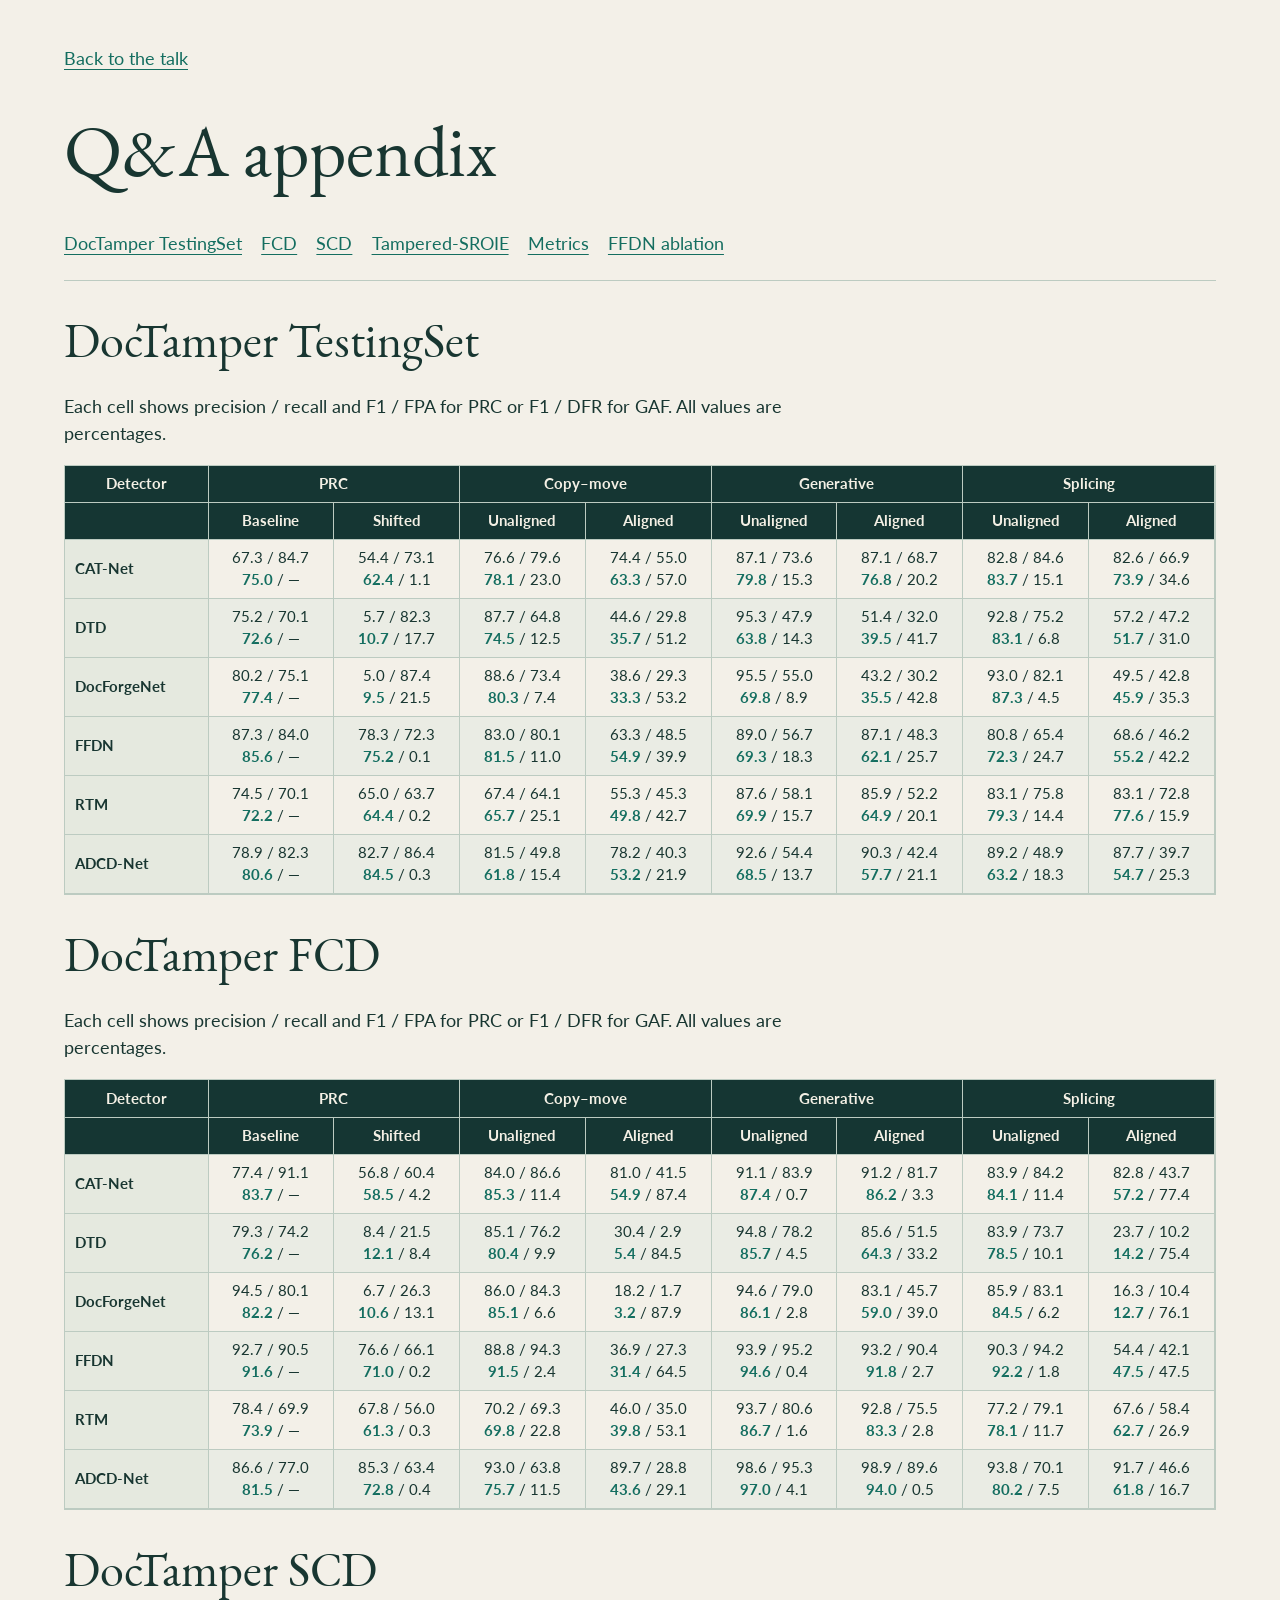
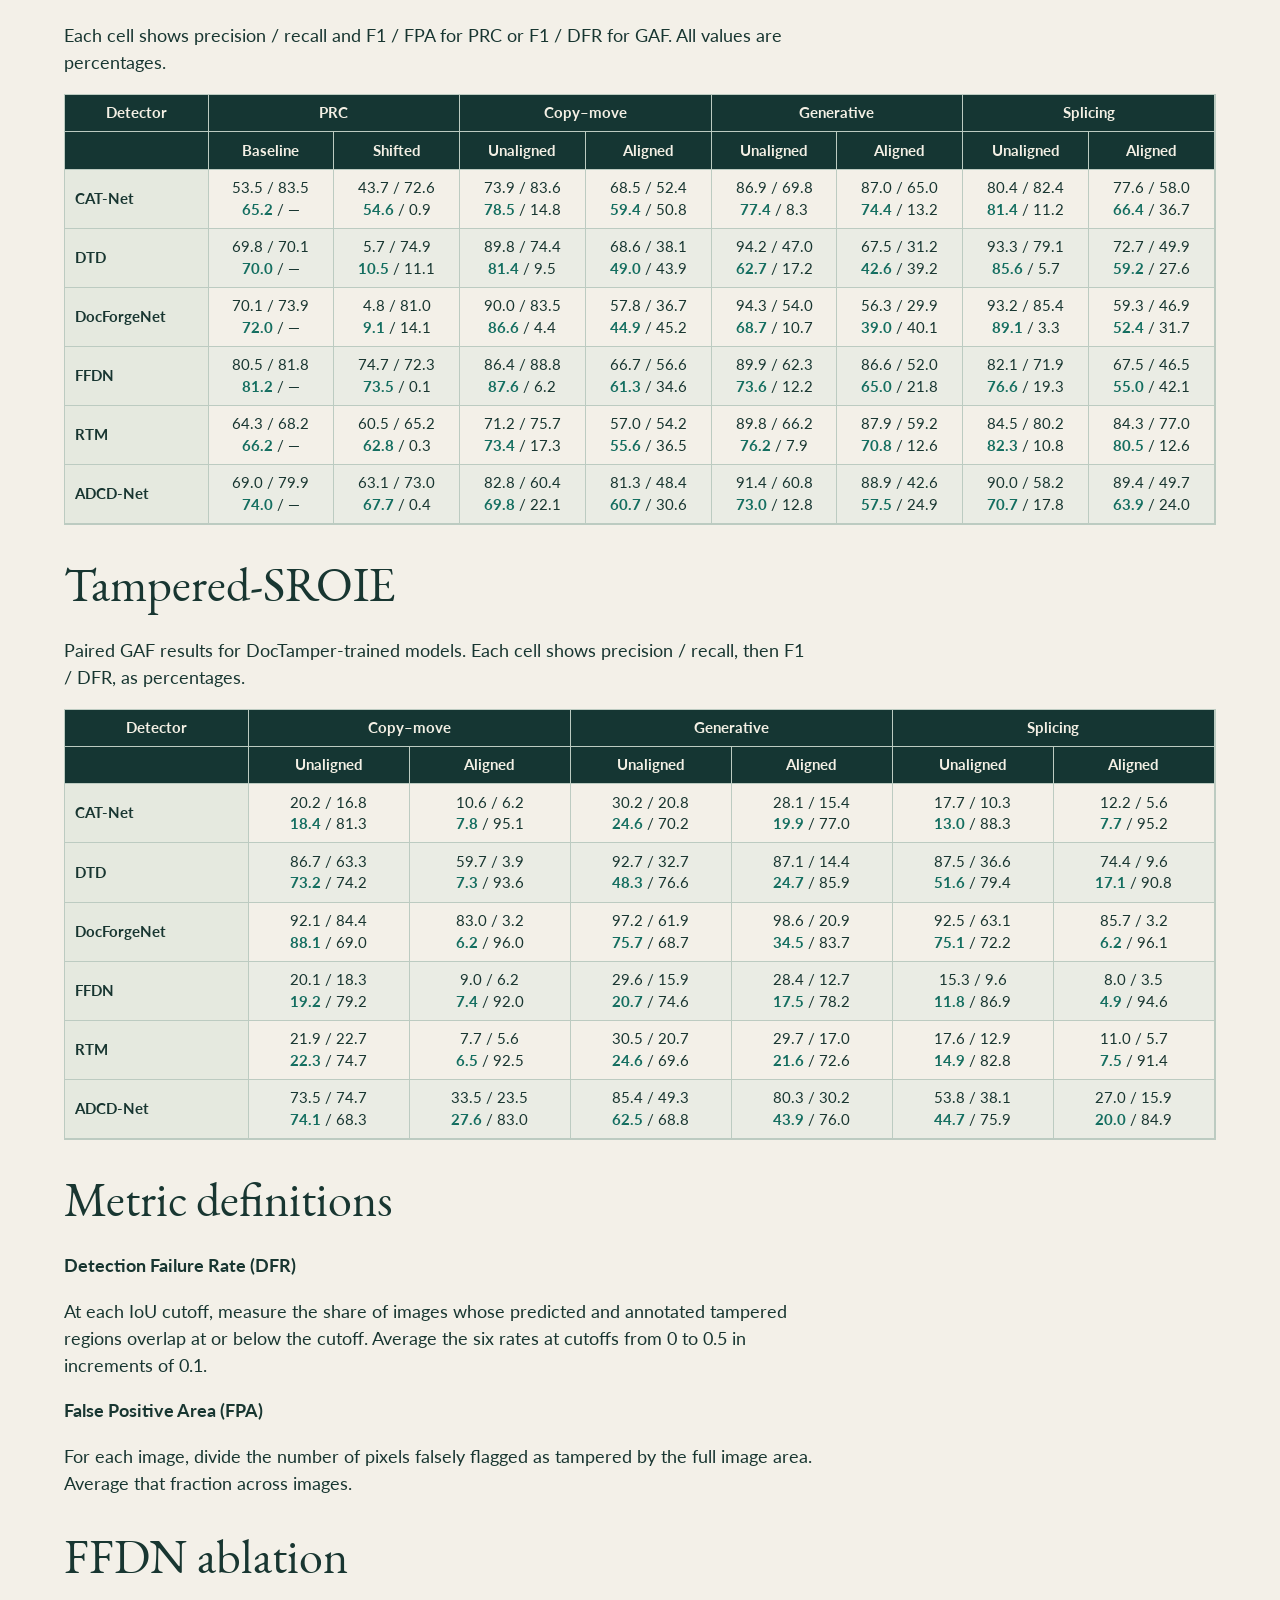
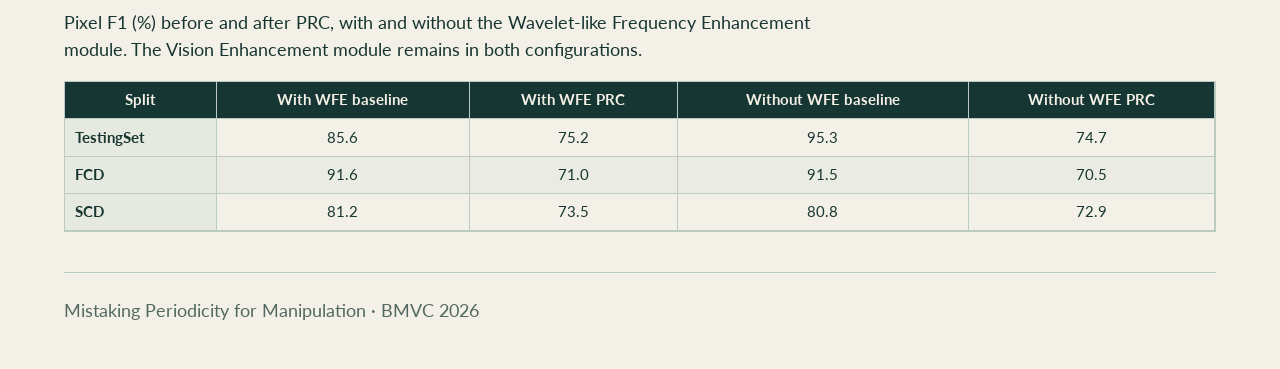
==== appendix.html @ 95aefd60 "Publish BMVC 2026 JPEG forensics presentation" ====
<!doctype html>
<html lang="en">
<head>
  <meta charset="utf-8">
  <meta name="viewport" content="width=device-width, initial-scale=1">
  <title>Q&amp;A appendix · BMVC 2026</title>
  <link rel="icon" href="data:,">
  <link rel="stylesheet" href="stage.css">
  <link rel="stylesheet" href="appendix.css">
</head>
<body class="appendix">
<main>
  <header>
    <a href="index.html#/thank-you/0">Back to the talk</a>
    <h1>Q&amp;A appendix</h1>
    <nav aria-label="Appendix sections">
      <a href="#testingset">DocTamper TestingSet</a>
      <a href="#fcd">FCD</a>
      <a href="#scd">SCD</a>
      <a href="#receipts">Tampered-SROIE</a>
      <a href="#metrics">Metrics</a>
      <a href="#wfe">FFDN ablation</a>
    </nav>
  </header>
  <div id="results-tables"></div>
  <section id="metrics">
    <h2>Metric definitions</h2>
    <h3>Detection Failure Rate (DFR)</h3>
    <p>At each IoU cutoff, measure the share of images whose predicted and annotated tampered regions overlap at or below the cutoff. Average the six rates at cutoffs from 0 to 0.5 in increments of 0.1.</p>
    <h3>False Positive Area (FPA)</h3>
    <p>For each image, divide the number of pixels falsely flagged as tampered by the full image area. Average that fraction across images.</p>
  </section>
  <section id="wfe">
    <h2>FFDN ablation</h2>
    <p>Pixel F1 (%) before and after PRC, with and without the Wavelet-like Frequency Enhancement module. The Vision Enhancement module remains in both configurations.</p>
    <div id="wfe-table"></div>
  </section>
  <footer>Mistaking Periodicity for Manipulation · BMVC 2026</footer>
</main>
<script src="results.js"></script>
<script src="appendix.js"></script>
</body>
</html>
---- stage.css ----
@font-face{font-family:ColloquiumSerif;src:url(assets/fonts/serif.ttf)}
@font-face{font-family:ColloquiumSerif;src:url(assets/fonts/serif-italic.ttf);font-style:italic}
@font-face{font-family:ColloquiumSans;src:url(assets/fonts/sans.ttf)}
@font-face{font-family:ColloquiumSans;src:url(assets/fonts/sans-bold.ttf);font-weight:700}

:root {
  --paper:#f3f0e8;
  --ink:#183631;
  --muted:#526961;
  --rule:#bccbc1;
  --dark:#153633;
  --light:#f4f0e5;
  --gold:#edbf91;
  --teal:#146e60;
  --rust:#a74427;
  --serif:ColloquiumSerif, Georgia, serif;
  --sans:ColloquiumSans, Arial, sans-serif;
  --toolbar-height:46px;
  color-scheme:light;
}
html,body{height:100%;background:var(--paper);color:var(--ink);font:16px var(--sans)}
body.reveal-viewport{background:var(--paper)}
.reveal{height:calc(100% - var(--toolbar-height));font-family:var(--sans);font-size:32px;color:var(--ink);text-align:left}
html.audience-clean .reveal{height:100%}
.reveal .slides{text-align:left}
.reveal .slides>section{height:900px;box-sizing:border-box;padding:66px 86px;line-height:1.2}
.reveal .slides>section:focus{outline:none}
.reveal h1,.reveal h2{color:inherit;font-family:var(--serif);font-weight:400;letter-spacing:-.033em;line-height:1.01;margin:0}
.reveal h2{font-size:76px}
.reveal h3{font-size:33px;font-weight:700;line-height:1.15;margin:0}
.reveal em{color:var(--teal);font-style:italic}
.reveal .dark{color:var(--light)}
.reveal .dark em{color:var(--gold)}
.reveal b,.reveal strong{font-weight:700}
.reveal .eyebrow{font-size:22px;color:var(--muted);margin:0 0 24px;font-weight:700}
.reveal .dark .eyebrow{color:#bfd1c8}
.reveal .gaf-accent{color:var(--teal)}
.reveal .prc-accent{color:var(--rust)}
.reveal .footnote{position:absolute;left:86px;bottom:61px;font-size:21px;color:var(--muted)}
.reveal figure{margin:0;min-width:0}
.reveal figure img{display:block;width:100%;margin:0}
.reveal figcaption{margin-top:13px;color:var(--muted);font-size:22px}
.reveal .dark figcaption{color:#bfd1c8}
.reveal .slide-folio{position:absolute;bottom:30px;right:42px;font:21px var(--sans);font-variant-numeric:tabular-nums;color:var(--muted)}
.reveal .dark .slide-folio{color:#aac1b6}
.reveal .fragment{transition:opacity .33s ease,transform .4s ease}
.reveal .fragment-marker{position:absolute;width:0;height:0}

.cover-copy{position:absolute;left:86px;top:78px;width:870px;z-index:1}
.reveal .cover h1{font-size:115px;line-height:.91;margin:38px 0 37px}
.reveal .subtitle{font-size:35px;color:#dee9df;margin:0 0 52px;line-height:1.18}
.credit{width:795px;border-top:1px solid #69837a;padding-top:21px;font-size:23px;line-height:1.45;color:#e6eae0}
.credit small{display:block;font-size:18px;color:#c1d1c8;margin-top:13px}
.intro-receipt {
  position:absolute;
  top:132px;
  right:86px;
  width:525px;
}
.receipt-viewport {
  aspect-ratio:1;
  overflow:hidden;
  background:#d0cec5;
}
.receipt-registration {
  position:relative;
  transform-origin:100% 56%;
  transition:transform .7s cubic-bezier(.22,.75,.2,1);
}
.receipt-outline {
  position:absolute;
  inset:0;
  height:100%;
  pointer-events:none;
}
.motivation-copy {
  position:absolute;
  top:198px;
  left:86px;
  width:565px;
}
.motivation-copy h2 { font-size:85px; }
.motivation-copy p:not(.eyebrow) {
  margin-top:40px;
  max-width:475px;
  font-size:37px;
  line-height:1.3;
}
#motivation .intro-receipt { top:95px; width:665px; }
#motivation[data-step="1"] .receipt-registration { transform:scale(1.55); }
#motivation[data-step="1"] .receipt-input-label { display:none; }
#motivation[data-step="0"] .receipt-annotation { display:none; }

#current-detectors h2 { font-size:76px; }
.detector-context { margin-top:23px; font-size:28px; color:var(--muted); }
.detector-comparison {
  display:grid;
  grid-template-columns:repeat(4,minmax(0,1fr));
  gap:27px;
  align-items:start;
  margin-top:38px;
}
.detector-comparison figcaption { margin:0 0 15px; font-size:27px; font-weight:700; color:var(--ink); }
.detector-comparison img { aspect-ratio:1; object-fit:contain; }
.published-mask-key { display:flex; align-items:center; gap:10px; margin:20px 0 0; font-size:23px; color:var(--muted); }
.published-mask-key span { display:inline-block; width:16px; height:16px; border-radius:2px; }
.published-tampered { background:#b67a78; }
.published-pristine { background:#635d9d; margin-left:17px; }
.detector-question { margin-top:36px; font-size:38px; color:var(--teal); }
.scope-document { aspect-ratio:1; }
.scope-document img { height:100%; object-fit:contain; }
.jpeg-scope-layout { display:grid; grid-template-columns:490px 1fr; gap:80px; margin-top:64px; align-items:start; }
.jpeg-scope-layout figcaption { font-size:22px; }
.jpeg-scope-copy { padding-top:9px; }
.jpeg-scope-copy h3 { font-size:34px; }
.jpeg-scope-copy > p { margin-top:18px; font-size:29px; line-height:1.4; color:var(--muted); }
.jpeg-scope-features { margin-top:47px; padding-top:29px; border-top:1px solid var(--rule); }
.jpeg-scope-features h3 { font-size:29px; }
.jpeg-scope-features dl { display:flex; gap:60px; margin-top:28px; }
.jpeg-scope-features dt { font-size:43px; color:var(--teal); font-weight:700; }
.jpeg-scope-features dd { margin:8px 0 0; font-size:26px; color:var(--muted); }
.jpeg-scope-study { margin-top:30px; font-size:25px; }

.gaf-opening-layout {
  display:grid;
  grid-template-columns:minmax(0,1fr) minmax(0,1fr) 252px;
  gap:34px;
  margin-top:34px;
  align-items:start;
}
.gaf-opening-layout figcaption {
  margin:0 0 14px;
  font-size:27px;
  font-weight:700;
  color:var(--ink);
}
.gaf-opening-layout figure img { aspect-ratio:1; }
.gaf-opening-prediction { position:relative; }
.gaf-missed-outline {
  position:absolute;
  left:5.8%;
  top:76.1%;
  width:29.2%;
  height:8%;
  box-sizing:border-box;
  border:3px dashed #963a2a;
  pointer-events:none;
}
.gaf-opening-key {
  display:flex;
  align-items:center;
  gap:9px;
  margin-top:13px;
  color:var(--muted);
  font-size:23px;
}
.gaf-opening-dot {
  display:inline-block;
  width:13px;
  height:13px;
  flex:none;
  border-radius:2px;
}
.gaf-opening-dot.aligned { background:#ac4539; }
.gaf-opening-dot.standard { margin-left:12px; background:#413b9c; }
.gaf-opening-dot.predicted { background:#31852c; }
.gaf-opening-observations {
  margin-top:165px;
  padding-left:25px;
  border-left:1px solid var(--rule);
}
.gaf-opening-observations p + p { margin-top:31px; }
.gaf-opening-observations strong { display:block; font-size:33px; }
.gaf-opening-observations span { display:block; margin-top:7px; color:var(--muted); font-size:23px; }

#forgery-types h2 { font-size:72px; }
.forgery-cases {
  display:grid;
  grid-template-columns:repeat(3,1fr);
  gap:42px;
  margin-top:66px;
}
.forgery-case {
  border-top:2px solid var(--rule);
  padding-top:24px;
}
.forgery-case h3 { font:46px/1.1 var(--serif); }
.forgery-case > p {
  margin:12px 0 0;
  font-size:26px;
  color:var(--muted);
}
.forgery-scene {
  position:relative;
  height:438px;
  margin-top:18px;
  font-family:"Courier New",monospace;
}
.sample-page {
  position:absolute;
  top:133px;
  left:12px;
  width:332px;
  padding:21px 21px 24px;
  box-sizing:border-box;
  background:#faf8ef;
  border:1px solid #aabcb1;
  box-shadow:5px 6px 0 #dfe6da;
}
.sample-page p {
  display:flex;
  justify-content:space-between;
  align-items:center;
  min-height:52px;
  font-size:24px;
  line-height:1;
}
.sample-page .sample-heading {
  border-bottom:1px dashed #95a59a;
  margin-bottom:9px;
  color:var(--muted);
  font-size:22px;
}
.sample-page .sample-total {
  margin-top:9px;
  padding-top:14px;
  border-top:1px dashed #95a59a;
  font-weight:700;
}
.sample-source {
  padding:3px 6px;
  border:2px dashed var(--teal);
  color:var(--teal);
  line-height:1.05;
}
.sample-target {
  display:inline-flex;
  align-items:center;
  gap:9px;
  border:2px solid var(--teal);
  background:#e5eee3;
  padding:5px;
  white-space:nowrap;
}
.sample-target del { font-size:19px; color:var(--muted); }
.alternate-source {
  position:absolute;
  top:18px;
  right:16px;
  width:207px;
  height:121px;
  box-sizing:border-box;
  padding:13px 17px;
  border:1px solid #9aaca0;
  background:#e5ebe2;
  color:var(--ink);
  z-index:1;
  font-size:21px;
}
.alternate-source b { display:table; margin:11px 0 0 auto; font-size:27px; }
.donor-page { transform:rotate(3deg); box-shadow:4px 5px 0 #d3ded4; }
.render-tile { border-color:#baa993; background:#ece5d7; font-family:var(--sans); }
.render-tile b { font-family:var(--serif); }
.transfer-arrow {
  position:absolute;
  right:55px;
  top:95px;
  width:39px;
  height:259px;
  box-sizing:border-box;
  border-right:3px solid var(--teal);
  border-bottom:3px solid var(--teal);
  border-bottom-right-radius:16px;
}
.transfer-arrow::after {
  content:"";
  position:absolute;
  left:-1px;
  bottom:-7px;
  width:11px;
  height:11px;
  box-sizing:border-box;
  border-left:3px solid var(--teal);
  border-bottom:3px solid var(--teal);
  transform:rotate(45deg);
}
.same-arrow {
  top:236px;
  right:57px;
  height:118px;
  width:41px;
  border-top:3px solid var(--teal);
  border-top-right-radius:16px;
}

#prediction h2 { font-size:85px; }
.opening-pair, .prc-reprise {
  display:grid;
  grid-template-columns:repeat(2,1fr);
  gap:46px;
  width:1030px;
  margin:56px auto 0;
}
.opening-pair img, .prc-reprise img { aspect-ratio:1; }
.mask-crossfade { position:relative; }
.mask-crossfade img+img { position:absolute; inset:0; }
.reveal .mask-crossfade img.fragment { transition:opacity .7s ease; }
.comparison-note {
  width:1030px;
  margin:26px auto 0;
  font-size:24px;
  color:#c1d6cb;
}

#gaf-results h2, #prc-results h2 { font-size:77px; }
.named-evidence {
  display:grid;
  grid-template-columns:660px 1fr;
  gap:70px;
  margin-top:53px;
  align-items:start;
}
.registered-evidence {
  position:relative;
  isolation:isolate;
}
.registered-evidence > img:first-child { aspect-ratio:1.225; }
.reveal .registered-evidence .evidence-layer {
  position:absolute;
  inset:0;
  width:100%;
  height:100%;
  pointer-events:none;
}
.registered-evidence span.evidence-layer { mask-size:100% 100%; mask-repeat:no-repeat; }
.gaf-existing { mask-image:url(assets/gaf-cositas-original-outline.png); background:#e9ceb1; }
.gaf-aligned { mask-image:url(assets/gaf-cositas-aligned-outline.png); background:#63f8c3; }
.prc-truth { mask-image:url(assets/prc-docforge-truth-outline.png); background:#63f8c3; z-index:1; }
.prc-true-positive { mask-image:url(assets/prc-docforge-true-positive.png); background:#37b28aba; }
.prc-false-positive { mask-image:url(assets/prc-docforge-false-positive.png); background:#e56a2670; }
.overlay-key {
  list-style:none;
  display:grid;
  gap:12px;
  margin:9px 0 20px;
  padding:0;
  color:var(--muted);
  font-size:26px;
}
.overlay-key li { display:flex; gap:14px; align-items:center; }
.key-outline, .key-fill {
  display:inline-block;
  width:26px;
  height:18px;
  box-sizing:border-box;
  flex:none;
  border:2px solid #148060;
}
.key-outline.existing { border-color:#9a6c37; }
.key-fill { border:0; background:#16806080; }
.key-fill.false-positive { background:#e57b439c; }
.inline-finding { margin:18px 0; font-size:29px; }
.aggregate {
  margin-top:31px;
  padding-top:25px;
  border-top:1px solid var(--rule);
}
.aggregate h3 { font-size:25px; color:var(--muted); }
.aggregate p:last-child { font-size:25px; line-height:1.25; max-width:525px; }
.aggregate .metric-figures {
  margin:18px 0 11px;
  color:var(--ink);
  font-size:72px;
  font-variant-numeric:tabular-nums;
  letter-spacing:-.04em;
  white-space:nowrap;
}
.metric-figures span { font-size:32px; letter-spacing:0; }
.metric-figures strong { color:var(--teal); }
.prc-aggregate .metric-figures strong { color:var(--rust); }
#prc-results .prc-named {
  margin-top:53px;
}
.prc-named .registered-evidence > img:first-child { aspect-ratio:auto; }

.single-score h2 { font-size:72px; }
.score-board { margin-top:44px; }
.score-row {
  display:grid;
  grid-template-columns:172px minmax(0,1fr) minmax(0,1fr);
  gap:26px;
  align-items:center;
  min-height:60px;
  border-bottom:1px solid #c7d2c8;
  font-size:25px;
}
.score-header { padding:0 0 16px; color:var(--muted); }
.score-header > span { align-self:end; }
.score-heading h3 { margin-bottom:9px; color:var(--ink); font-size:29px; }
.score-heading p { font-size:20px; white-space:nowrap; }
.gaf-score { --treatment:var(--teal); }
.prc-score { --treatment:var(--rust); }
.dot-key {
  display:inline-block;
  width:12px;
  height:12px;
  margin:0 3px;
  border:2px solid #637770;
  border-radius:50%;
  box-sizing:border-box;
}
.dot-key.treatment { margin-left:14px; border-color:var(--treatment); background:var(--treatment); }
.score-model { font-weight:700; }
.score-cell {
  display:grid;
  grid-template-columns:minmax(0,1fr) 163px;
  gap:17px;
  align-items:center;
  padding-right:10px;
}
.score-track {
  position:relative;
  height:25px;
  border-left:1px solid #afbeb4;
  border-right:1px solid #afbeb4;
  background:linear-gradient(to right,transparent calc(50% - .5px),#b8c4ba calc(50% - .5px),#b8c4ba calc(50% + .5px),transparent calc(50% + .5px));
}
.score-distance {
  position:absolute;
  top:11px;
  height:3px;
  background:#8a9c91;
}
.score-point {
  position:absolute;
  top:50%;
  width:14px;
  height:14px;
  transform:translate(-50%,-50%);
  box-sizing:border-box;
  border:2px solid #637770;
  border-radius:50%;
  background:var(--paper);
}
.score-point.treatment { border-color:var(--treatment); background:var(--treatment); }
.score-values {
  text-align:right;
  font-size:22px;
  font-variant-numeric:tabular-nums;
  white-space:nowrap;
}
.score-values strong { color:var(--treatment); }
.score-axis { border:0; min-height:39px; }
.score-axis .score-ticks {
  display:flex;
  justify-content:space-between;
  font-size:17px;
  color:var(--muted);
}
.result-summary {
  display:flex;
  justify-content:space-between;
  align-items:center;
  gap:32px;
  margin-top:17px;
  font-size:23px;
}
.result-summary > p:first-child { color:var(--rust); }
.single-score .score-board { margin-top:51px; }
.single-score .score-row { grid-template-columns:195px minmax(0,1fr); min-height:63px; gap:40px; }
.single-score .score-header { min-height:36px; padding-bottom:19px; }
.single-score .score-heading p { font-size:25px; }
.single-score .score-cell { grid-template-columns:minmax(0,1fr) 235px; gap:28px; }
.single-score .score-model { font-size:28px; }
.single-score .score-values { font-size:27px; }
.single-score .score-axis { min-height:43px; }
.single-score .score-ticks { font-size:22px; }
.single-score-summary { display:flex; justify-content:space-between; align-items:start; gap:70px; margin-top:23px; padding-top:23px; border-top:1px solid var(--rule); font-size:27px; line-height:1.3; }
.single-score-summary strong { color:var(--treatment); }
.single-score-summary > p:first-child strong { font-size:39px; }

.conclusion h2 { font-size:80px; }
.conclusion-pair {
  display:grid;
  grid-template-columns:1fr 1fr;
  gap:53px;
  width:1134px;
  margin:45px auto 0;
}
.conclusion-pair .registered-evidence {
  aspect-ratio:610 / 499;
  overflow:hidden;
}
.conclusion-pair figure:last-child .registered-evidence { aspect-ratio:608 / 491; }
.conclusion-pair .registered-evidence.closing-gaf { width:81.8%; aspect-ratio:1; margin:auto; }
.conclusion-pair .closing-gaf .gaf-missed-outline { border-color:#b74a36; }
.conclusion-pair figure:first-child figcaption { text-align:center; }
.conclusion-pair .registered-evidence > img:first-child {
  position:absolute;
  inset:0;
  width:100%;
  height:100%;
}
.reveal .conclusion-pair figcaption { font-size:26px; }
.conclusion-line {
  margin:32px auto 0;
  width:1134px;
  color:var(--light);
  font-size:33px;
}
.finale-copy {
  position:absolute;
  top:180px;
  left:86px;
  width:575px;
}
.finale-copy h2 { font-size:118px; }
.finale-copy p {
  margin-top:18px;
  font-size:29px;
  color:#ccddd2;
}
.finale-copy a {
  color:inherit;
  text-decoration-color:#85a799;
  text-underline-offset:.18em;
}
.finale .conclusion-pair {
  position:absolute;
  top:177px;
  right:86px;
  width:795px;
  gap:24px;
  margin:0;
}
.finale .conclusion-line {
  position:absolute;
  top:404px;
  left:86px;
  width:530px;
  margin:0;
}
.discussion {
  position:absolute;
  right:86px;
  bottom:112px;
  left:86px;
  display:flex;
  flex-wrap:wrap;
  gap:14px;
  padding-top:25px;
  margin-top:25px;
  border-top:1px solid #68847b;
}
.discussion a {
  padding:9px 17px;
  border:1px solid #819a8e;
  color:var(--light);
  font-size:22px;
  text-decoration:none;
}
.discussion a:is(:hover,:focus-visible) {
  color:var(--dark);
  background:var(--gold);
  outline:2px solid var(--gold);
  outline-offset:3px;
}

html.presenter-receiver .reveal *,
html.presenter-receiver .reveal *::before,
html.presenter-receiver .reveal *::after {
  transition-duration:0s!important;
  transition-delay:0s!important;
  animation-duration:0s!important;
}

.presentation-bar{z-index:30;display:flex;align-items:center;justify-content:space-between;gap:15px;position:fixed;bottom:0;left:0;right:0;height:var(--toolbar-height);box-sizing:border-box;padding:0 22px;font-size:13px;background:var(--paper);color:var(--muted);border-top:1px solid var(--rule)}
.presentation-bar>div{display:flex;align-items:center;gap:15px}
.presentation-bar a,.presentation-bar button{color:inherit;background:none;border:0;font:inherit;text-decoration:none;padding:4px;cursor:pointer}
.presentation-bar a:hover,.presentation-bar button:hover{color:var(--rust)}
.presentation-bar button:disabled{opacity:.45;cursor:default}
.presentation-bar #start-presenting-button{font-weight:700;color:var(--ink)}
#step-count{min-width:72px;font-variant-numeric:tabular-nums}
.reading-progress{height:2px;position:fixed;bottom:var(--toolbar-height);left:0;right:0;z-index:31;pointer-events:none}
.reading-progress span{display:block;height:100%;width:0;background:var(--teal);transition:width .3s}
.audience-clean .presentation-bar,.audience-clean .reading-progress{display:none}
dialog{background:var(--paper);color:var(--ink);border:1px solid var(--rule);padding:1.8rem;max-width:32rem;font:19px/1.5 var(--sans)}
dialog::backdrop{background:#16363399}
dialog h2{font:36px var(--serif);margin:0 0 .75rem}
dialog dl{display:grid;grid-template-columns:4rem 1fr;gap:.25rem 1rem;margin-bottom:1rem}
dialog button{font:inherit;color:var(--ink)}
@media (max-width:720px){
  .presentation-bar{padding:0 6px}
  #chapter-location,#audience-mode-button,.presentation-bar a{display:none}
  .presentation-bar>div{gap:4px}
}
@media (prefers-reduced-motion:reduce){
  *,*::before,*::after{transition-duration:0s!important;transition-delay:0s!important;animation-duration:0s!important}
}


/* Keep the document visible while only its prediction changes. */
#prediction h2 { font-size:76px; }
#prediction .opening-pair { margin-top:42px; width:1000px; }
#prediction .comparison-note { width:1000px; }
#prediction .shift-after-label { display:none; }
#prediction[data-step="1"] .shift-before-label { display:none; }
#prediction[data-step="1"] .shift-after-label { display:inline; }
#prediction .mask-crossfade .fragment { transition:opacity .5s ease; }
#results .result-summary { align-items:flex-start; }
#results .result-summary > p:first-child { max-width:500px; }
#results .result-summary > p:last-child { max-width:700px; }
---- appendix.css ----
.appendix{height:auto;margin:0;background:var(--paper);color:var(--ink);font:18px/1.5 var(--sans)}
.appendix main{max-width:1320px;margin:auto;padding:2.8rem clamp(1rem,5vw,4rem)}
.appendix h1,.appendix h2{font:400 clamp(2.5rem,6vw,4.5rem)/1.1 var(--serif);margin:.7em 0 .4em}
.appendix h2{font-size:clamp(2rem,4vw,3rem)}
.appendix h3{font-size:1.15rem}
.appendix p{max-width:75ch}
.appendix a{color:var(--teal);text-underline-offset:.2em}
.appendix nav{display:flex;gap:1.2rem;flex-wrap:wrap;padding-bottom:1.4rem;border-bottom:1px solid var(--rule)}
.appendix section{margin:2.5rem 0}
.table-wrap{overflow:auto;border:1px solid var(--rule)}
.appendix table{border-collapse:collapse;width:100%;font-variant-numeric:tabular-nums;font-size:.91rem}
.appendix th,.appendix td{border-bottom:1px solid var(--rule);border-right:1px solid var(--rule);padding:.45rem .65rem;text-align:center;white-space:nowrap}
.appendix thead th{background:var(--dark);color:var(--light)}
.appendix tbody th{text-align:left;background:#e5e9df}
.appendix tbody tr:nth-child(even){background:#eaece4}
.appendix tbody td b{color:var(--teal)}
.appendix footer{padding-top:1.5rem;border-top:1px solid var(--rule);color:var(--muted)}
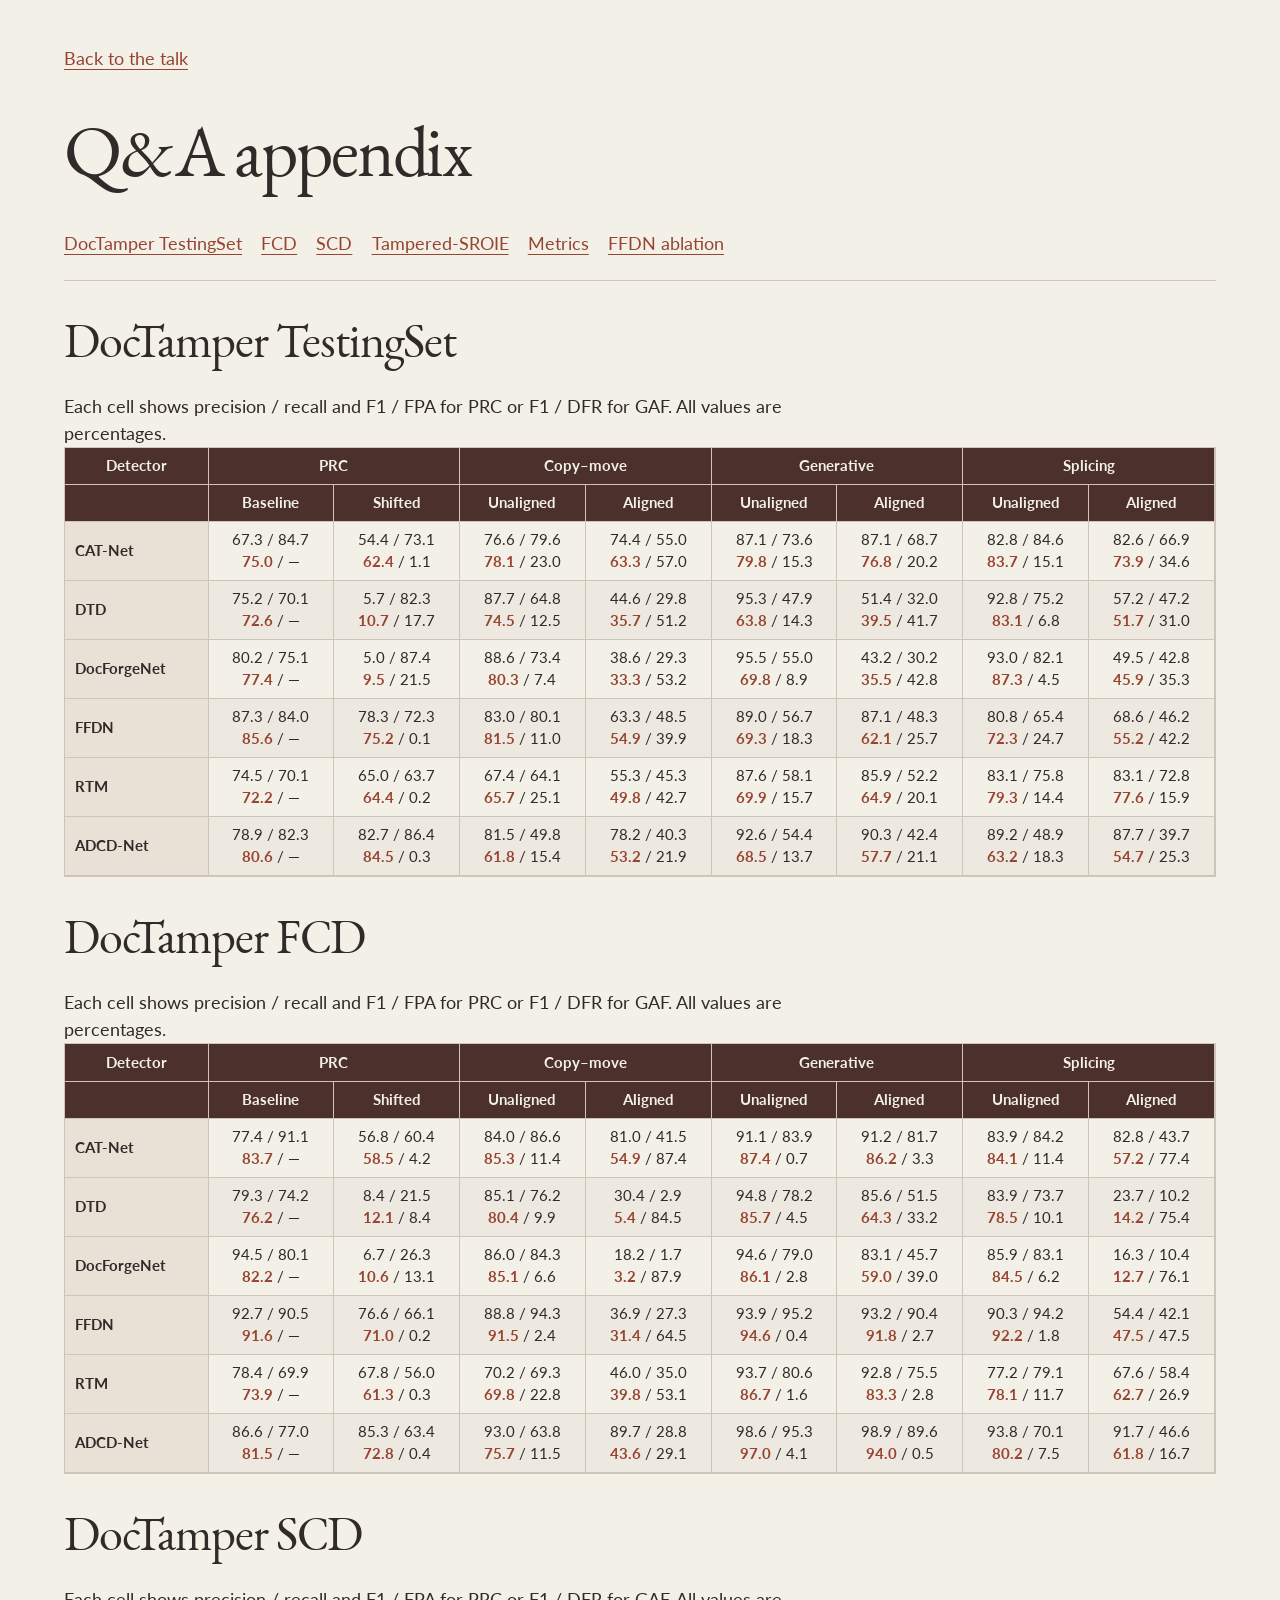
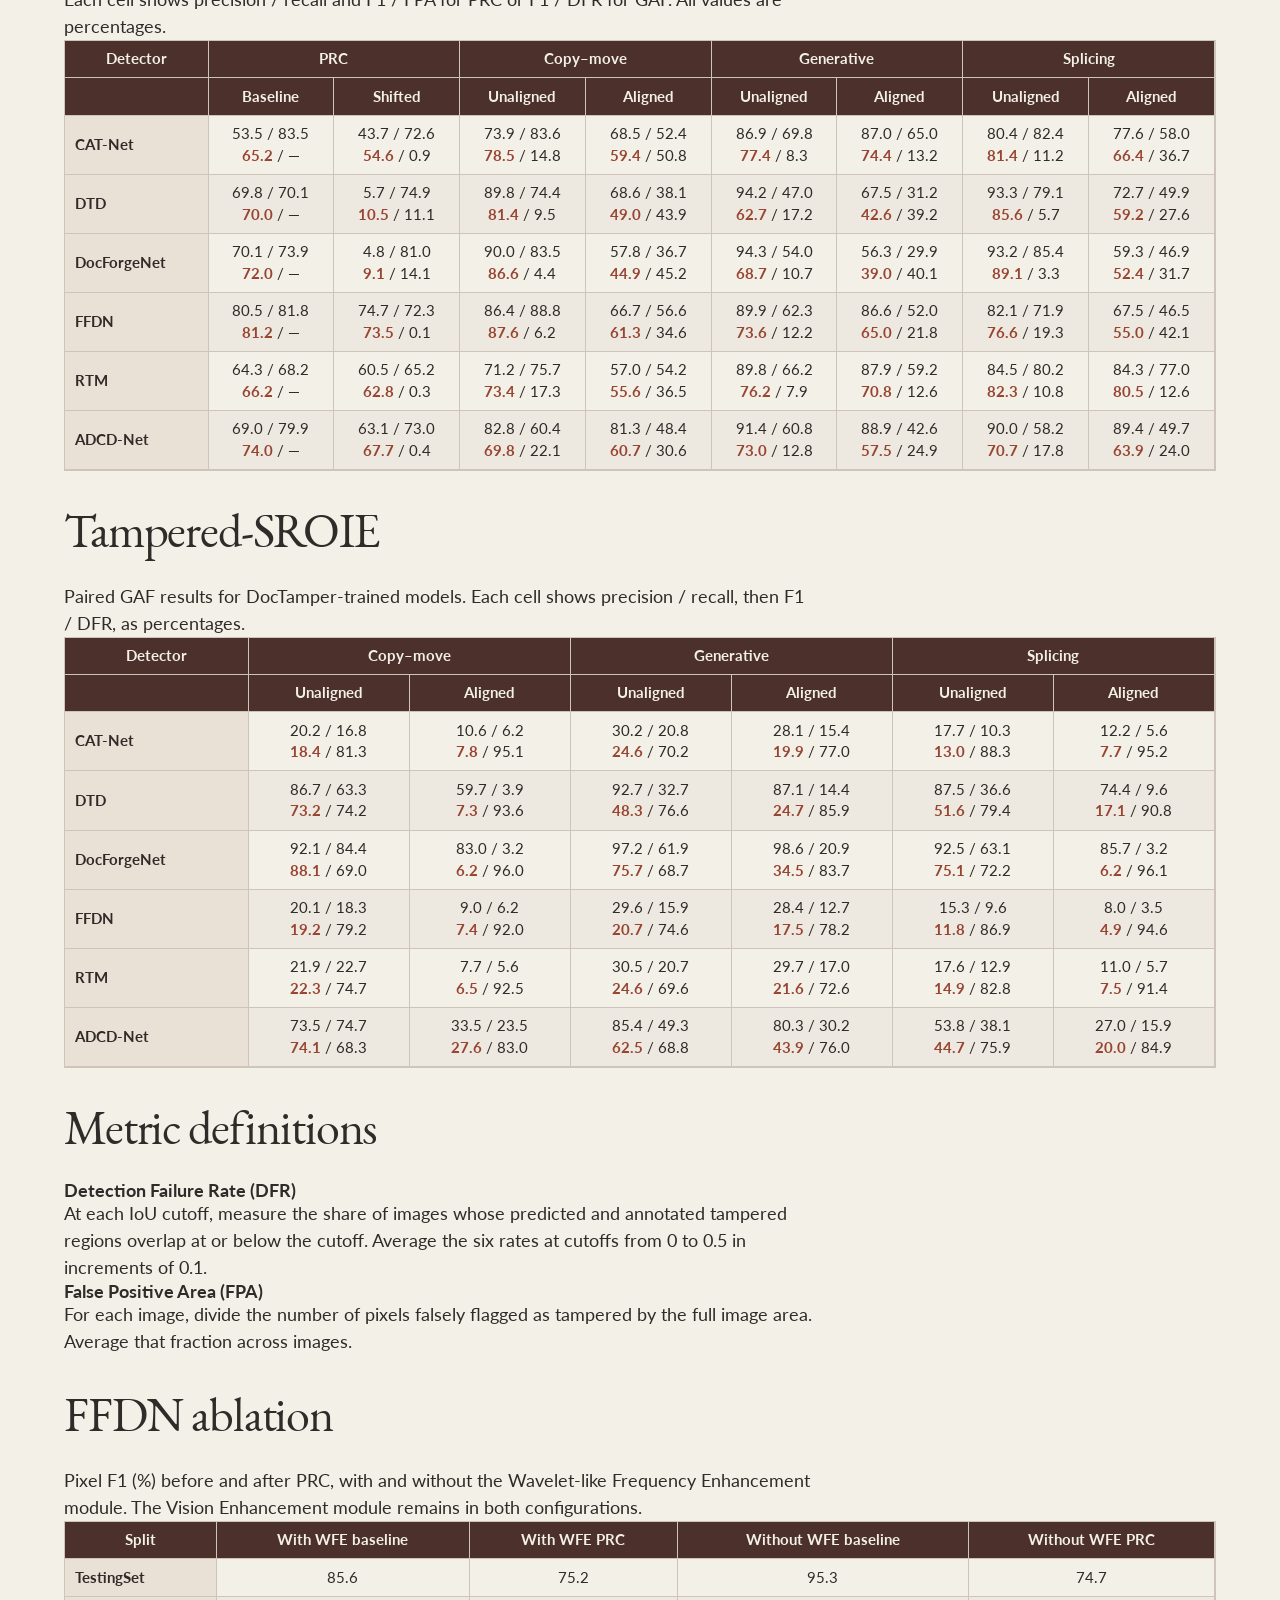
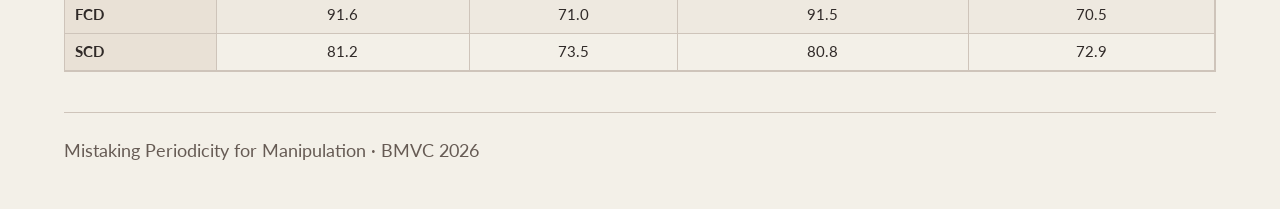
==== commit 81306d13: "Use the colloquium forensic red palette for the BMVC talk" ====
--- a/appendix.html
+++ b/appendix.html
@@ -5,8 +5,8 @@
   <meta name="viewport" content="width=device-width, initial-scale=1">
   <title>Q&amp;A appendix · BMVC 2026</title>
   <link rel="icon" href="data:,">
-  <link rel="stylesheet" href="stage.css">
-  <link rel="stylesheet" href="appendix.css">
+  <link rel="stylesheet" href="stage.css?v=forensic-red">
+  <link rel="stylesheet" href="appendix.css?v=forensic-red">
 </head>
 <body class="appendix">
 <main>
--- a/stage.css
+++ b/stage.css
@@ -1,570 +1,255 @@
-@font-face{font-family:ColloquiumSerif;src:url(assets/fonts/serif.ttf)}
-@font-face{font-family:ColloquiumSerif;src:url(assets/fonts/serif-italic.ttf);font-style:italic}
-@font-face{font-family:ColloquiumSans;src:url(assets/fonts/sans.ttf)}
-@font-face{font-family:ColloquiumSans;src:url(assets/fonts/sans-bold.ttf);font-weight:700}
-
+@font-face {font-family:Lato;src:url("assets/fonts/sans.ttf");font-weight:400;font-display:swap}
+@font-face {font-family:Lato;src:url("assets/fonts/sans-bold.ttf");font-weight:700;font-display:swap}
+@font-face {font-family:"EB Garamond";src:url("assets/fonts/serif.ttf");font-weight:400;font-display:swap}
+@font-face {font-family:"EB Garamond";src:url("assets/fonts/serif-italic.ttf");font-weight:400;font-style:italic;font-display:swap}
 :root {
+  color-scheme:light;
   --paper:#f3f0e8;
-  --ink:#183631;
-  --muted:#526961;
-  --rule:#bccbc1;
-  --dark:#153633;
-  --light:#f4f0e5;
-  --gold:#edbf91;
-  --teal:#146e60;
-  --rust:#a74427;
-  --serif:ColloquiumSerif, Georgia, serif;
-  --sans:ColloquiumSans, Arial, sans-serif;
+  --outer:#e8e5dc;
+  --ink:#302a28;
+  --muted:#665b54;
+  --rule:#cec4ba;
+  --surface:#fbf9f3;
+  --accent:#b95d43;
+  --accent-ink:#974431;
+  --dark:#4b302b;
+  --light:#f3f0e8;
+  --sans:Lato, Arial, sans-serif;
   --toolbar-height:46px;
-  color-scheme:light;
-}
-html,body{height:100%;background:var(--paper);color:var(--ink);font:16px var(--sans)}
-body.reveal-viewport{background:var(--paper)}
-.reveal{height:calc(100% - var(--toolbar-height));font-family:var(--sans);font-size:32px;color:var(--ink);text-align:left}
+  --serif:"EB Garamond",Georgia,serif;
+}
+* {box-sizing:border-box}
+html,body {height:100%;margin:0;background:var(--outer);color:var(--ink);font:16px var(--sans)}
+button,summary {font:inherit}
+button {color:inherit;cursor:pointer}
+button:focus-visible,a:focus-visible {outline:2px solid var(--accent);outline-offset:2px}
+a {color:inherit}
+h1,h2,h3,p,figure,ol {margin:0}
+img {display:block;max-width:100%}
+.reveal{height:calc(100% - var(--toolbar-height));text-align:left;color:var(--ink);font:26px var(--sans)}
 html.audience-clean .reveal{height:100%}
 .reveal .slides{text-align:left}
-.reveal .slides>section{height:900px;box-sizing:border-box;padding:66px 86px;line-height:1.2}
+.reveal .slides>section{width:1440px;height:810px;padding:0;line-height:1.2}
 .reveal .slides>section:focus{outline:none}
-.reveal h1,.reveal h2{color:inherit;font-family:var(--serif);font-weight:400;letter-spacing:-.033em;line-height:1.01;margin:0}
-.reveal h2{font-size:76px}
-.reveal h3{font-size:33px;font-weight:700;line-height:1.15;margin:0}
-.reveal em{color:var(--teal);font-style:italic}
-.reveal .dark{color:var(--light)}
-.reveal .dark em{color:var(--gold)}
-.reveal b,.reveal strong{font-weight:700}
-.reveal .eyebrow{font-size:22px;color:var(--muted);margin:0 0 24px;font-weight:700}
-.reveal .dark .eyebrow{color:#bfd1c8}
-.reveal .gaf-accent{color:var(--teal)}
-.reveal .prc-accent{color:var(--rust)}
-.reveal .footnote{position:absolute;left:86px;bottom:61px;font-size:21px;color:var(--muted)}
-.reveal figure{margin:0;min-width:0}
-.reveal figure img{display:block;width:100%;margin:0}
-.reveal figcaption{margin-top:13px;color:var(--muted);font-size:22px}
-.reveal .dark figcaption{color:#bfd1c8}
-.reveal .slide-folio{position:absolute;bottom:30px;right:42px;font:21px var(--sans);font-variant-numeric:tabular-nums;color:var(--muted)}
-.reveal .dark .slide-folio{color:#aac1b6}
+.slide-body{height:100%;padding:66px 88px;display:flex;flex-direction:column}
+.slide-folio{position:absolute;bottom:26px;right:42px;color:var(--muted);font:18px var(--sans);font-variant-numeric:tabular-nums}
 .reveal .fragment{transition:opacity .33s ease,transform .4s ease}
-.reveal .fragment-marker{position:absolute;width:0;height:0}
-
-.cover-copy{position:absolute;left:86px;top:78px;width:870px;z-index:1}
-.reveal .cover h1{font-size:115px;line-height:.91;margin:38px 0 37px}
-.reveal .subtitle{font-size:35px;color:#dee9df;margin:0 0 52px;line-height:1.18}
-.credit{width:795px;border-top:1px solid #69837a;padding-top:21px;font-size:23px;line-height:1.45;color:#e6eae0}
-.credit small{display:block;font-size:18px;color:#c1d1c8;margin-top:13px}
-.intro-receipt {
-  position:absolute;
-  top:132px;
-  right:86px;
-  width:525px;
-}
-.receipt-viewport {
-  aspect-ratio:1;
-  overflow:hidden;
-  background:#d0cec5;
-}
-.receipt-registration {
-  position:relative;
-  transform-origin:100% 56%;
-  transition:transform .7s cubic-bezier(.22,.75,.2,1);
-}
-.receipt-outline {
-  position:absolute;
-  inset:0;
-  height:100%;
-  pointer-events:none;
-}
-.motivation-copy {
-  position:absolute;
-  top:198px;
-  left:86px;
-  width:565px;
-}
-.motivation-copy h2 { font-size:85px; }
-.motivation-copy p:not(.eyebrow) {
-  margin-top:40px;
-  max-width:475px;
-  font-size:37px;
-  line-height:1.3;
-}
-#motivation .intro-receipt { top:95px; width:665px; }
-#motivation[data-step="1"] .receipt-registration { transform:scale(1.55); }
-#motivation[data-step="1"] .receipt-input-label { display:none; }
-#motivation[data-step="0"] .receipt-annotation { display:none; }
-
-#current-detectors h2 { font-size:76px; }
-.detector-context { margin-top:23px; font-size:28px; color:var(--muted); }
-.detector-comparison {
-  display:grid;
-  grid-template-columns:repeat(4,minmax(0,1fr));
-  gap:27px;
-  align-items:start;
-  margin-top:38px;
-}
-.detector-comparison figcaption { margin:0 0 15px; font-size:27px; font-weight:700; color:var(--ink); }
-.detector-comparison img { aspect-ratio:1; object-fit:contain; }
-.published-mask-key { display:flex; align-items:center; gap:10px; margin:20px 0 0; font-size:23px; color:var(--muted); }
-.published-mask-key span { display:inline-block; width:16px; height:16px; border-radius:2px; }
-.published-tampered { background:#b67a78; }
-.published-pristine { background:#635d9d; margin-left:17px; }
-.detector-question { margin-top:36px; font-size:38px; color:var(--teal); }
-.scope-document { aspect-ratio:1; }
-.scope-document img { height:100%; object-fit:contain; }
-.jpeg-scope-layout { display:grid; grid-template-columns:490px 1fr; gap:80px; margin-top:64px; align-items:start; }
-.jpeg-scope-layout figcaption { font-size:22px; }
-.jpeg-scope-copy { padding-top:9px; }
-.jpeg-scope-copy h3 { font-size:34px; }
-.jpeg-scope-copy > p { margin-top:18px; font-size:29px; line-height:1.4; color:var(--muted); }
-.jpeg-scope-features { margin-top:47px; padding-top:29px; border-top:1px solid var(--rule); }
-.jpeg-scope-features h3 { font-size:29px; }
-.jpeg-scope-features dl { display:flex; gap:60px; margin-top:28px; }
-.jpeg-scope-features dt { font-size:43px; color:var(--teal); font-weight:700; }
-.jpeg-scope-features dd { margin:8px 0 0; font-size:26px; color:var(--muted); }
-.jpeg-scope-study { margin-top:30px; font-size:25px; }
-
-.gaf-opening-layout {
-  display:grid;
-  grid-template-columns:minmax(0,1fr) minmax(0,1fr) 252px;
-  gap:34px;
-  margin-top:34px;
-  align-items:start;
-}
-.gaf-opening-layout figcaption {
-  margin:0 0 14px;
-  font-size:27px;
-  font-weight:700;
-  color:var(--ink);
-}
-.gaf-opening-layout figure img { aspect-ratio:1; }
-.gaf-opening-prediction { position:relative; }
-.gaf-missed-outline {
-  position:absolute;
-  left:5.8%;
-  top:76.1%;
-  width:29.2%;
-  height:8%;
-  box-sizing:border-box;
-  border:3px dashed #963a2a;
-  pointer-events:none;
-}
-.gaf-opening-key {
-  display:flex;
-  align-items:center;
-  gap:9px;
-  margin-top:13px;
-  color:var(--muted);
-  font-size:23px;
-}
-.gaf-opening-dot {
-  display:inline-block;
-  width:13px;
-  height:13px;
-  flex:none;
-  border-radius:2px;
-}
-.gaf-opening-dot.aligned { background:#ac4539; }
-.gaf-opening-dot.standard { margin-left:12px; background:#413b9c; }
-.gaf-opening-dot.predicted { background:#31852c; }
-.gaf-opening-observations {
-  margin-top:165px;
-  padding-left:25px;
-  border-left:1px solid var(--rule);
-}
-.gaf-opening-observations p + p { margin-top:31px; }
-.gaf-opening-observations strong { display:block; font-size:33px; }
-.gaf-opening-observations span { display:block; margin-top:7px; color:var(--muted); font-size:23px; }
-
-#forgery-types h2 { font-size:72px; }
+.reveal .footnote{position:absolute;left:88px;right:132px;bottom:31px;font-size:17px;color:var(--muted)}
+.method-screen-reader,.visually-hidden{position:absolute;width:1px;height:1px;overflow:hidden;clip-path:inset(50%);white-space:nowrap}
+h1,h2 {font-family:var(--serif);font-weight:400}
+h1 {font-size:109px;line-height:.96;letter-spacing:-.03em;max-width:1100px}
+h2 {font-size:73px;line-height:1;letter-spacing:-.024em;text-wrap:balance}
+h3 {font-size:31px;line-height:1.1}
+strong,.headline {font-weight:700}
+.accent {color:var(--accent)}
+:is(h1,h2) .accent {font-style:italic}
+.deck-sub {font-size:29px;color:var(--muted);line-height:1.3;margin-top:19px}
+.source {position:absolute;left:88px;right:132px;bottom:29px;color:var(--muted);font-size:17px;line-height:1.15}
+.caption {font-size:25px;line-height:1.2;color:var(--muted);margin-top:13px}
+.conference {height:80px;border-bottom:1px solid var(--rule);display:flex;gap:27px;align-items:center;padding-bottom:22px}
+.conference .mark {width:166px;height:56px;display:grid;place-items:center}
+.mark img {width:100%;max-height:100%;object-fit:contain}
+.conference .venue {font-size:24px;line-height:1.22}
+.conference .venue small {display:block;color:var(--muted);font-size:17px}
+.cover-feature {display:grid;grid-template-columns:minmax(0,1fr) 364px;gap:54px;align-items:center;margin-top:57px}
+.cover-title {font-size:104px}
+.cover-feature .receipt {width:100%}
+.subtitle {font-size:35px;margin-top:22px;color:var(--muted)}
+.authors {margin-top:30px;line-height:1.3;font-size:22px}
+.authors small {color:var(--muted);font-size:16px}
+.affiliations {display:flex;align-items:center;gap:24px;margin-top:30px;width:max-content}
+.affiliations img {height:37px;width:auto}
+.affiliations img:nth-child(1) {height:30px}
+.affiliations img[alt=DeepReader] {height:31px}
+.affiliations img[alt=NUST] {height:38px}
+.affiliations .divider {height:36px;border-left:1px solid var(--rule)}
+.hook {display:grid;grid-template-columns:1fr 520px;gap:64px;align-items:center}
+.hook h2 {font-size:88px;max-width:685px;text-wrap:initial}
+.hook .deck-sub {max-width:540px;font-size:31px}
+.receipt {position:relative;width:520px;aspect-ratio:1;background:#282422;outline:1px solid var(--rule);overflow:hidden}
+.receipt img {width:100%;height:100%;object-fit:contain}
+.receipt img.fragment {position:absolute;inset:0}
+.receipt-registration{position:relative;transform-origin:100% 28%;transition:transform .7s cubic-bezier(.22,.75,.2,1)}
+#motivation[data-step="1"] .receipt-registration,.closing .receipt-registration{transform:scale(1.65)}
 .forgery-cases {
   display:grid;
   grid-template-columns:repeat(3,1fr);
-  gap:42px;
-  margin-top:66px;
+  gap:37px;
+  margin-top:58px;
 }
 .forgery-case {
   border-top:2px solid var(--rule);
-  padding-top:24px;
-}
-.forgery-case h3 { font:46px/1.1 var(--serif); }
+  padding-top:21px;
+}
+.forgery-case h3 { font:41px/1.1 var(--serif); }
 .forgery-case > p {
-  margin:12px 0 0;
-  font-size:26px;
+  margin:11px 0 0;
+  font-size:23px;
   color:var(--muted);
 }
 .forgery-scene {
   position:relative;
-  height:438px;
-  margin-top:18px;
+  height:388px;
+  margin-top:16px;
   font-family:"Courier New",monospace;
 }
 .sample-page {
   position:absolute;
-  top:133px;
-  left:12px;
-  width:332px;
-  padding:21px 21px 24px;
-  box-sizing:border-box;
-  background:#faf8ef;
-  border:1px solid #aabcb1;
-  box-shadow:5px 6px 0 #dfe6da;
+  top:118px;
+  left:11px;
+  width:294px;
+  padding:19px 19px 21px;
+  box-sizing:border-box;
+  background:var(--surface);
+  border:1px solid #bdafa2;
+  box-shadow:5px 5px 0 #e5ded3;
 }
 .sample-page p {
   display:flex;
   justify-content:space-between;
   align-items:center;
-  min-height:52px;
-  font-size:24px;
+  min-height:46px;
+  font-size:21px;
   line-height:1;
 }
 .sample-page .sample-heading {
-  border-bottom:1px dashed #95a59a;
-  margin-bottom:9px;
+  border-bottom:1px dashed #a89b90;
+  margin-bottom:8px;
   color:var(--muted);
-  font-size:22px;
+  font-size:19px;
 }
 .sample-page .sample-total {
-  margin-top:9px;
-  padding-top:14px;
-  border-top:1px dashed #95a59a;
+  margin-top:8px;
+  padding-top:12px;
+  border-top:1px dashed #a89b90;
   font-weight:700;
 }
 .sample-source {
-  padding:3px 6px;
-  border:2px dashed var(--teal);
-  color:var(--teal);
+  padding:3px 5px;
+  border:2px dashed var(--accent);
+  color:var(--accent-ink);
   line-height:1.05;
 }
 .sample-target {
   display:inline-flex;
   align-items:center;
-  gap:9px;
-  border:2px solid var(--teal);
-  background:#e5eee3;
+  gap:8px;
+  border:2px solid var(--accent);
+  background:#f2ded4;
   padding:5px;
   white-space:nowrap;
 }
-.sample-target del { font-size:19px; color:var(--muted); }
+.sample-target del { font-size:17px; color:var(--muted); }
 .alternate-source {
   position:absolute;
-  top:18px;
-  right:16px;
-  width:207px;
-  height:121px;
-  box-sizing:border-box;
-  padding:13px 17px;
-  border:1px solid #9aaca0;
-  background:#e5ebe2;
+  top:16px;
+  right:14px;
+  width:183px;
+  height:107px;
+  box-sizing:border-box;
+  padding:12px 15px;
+  border:1px solid #b7a79b;
+  background:#efe4d9;
   color:var(--ink);
   z-index:1;
-  font-size:21px;
-}
-.alternate-source b { display:table; margin:11px 0 0 auto; font-size:27px; }
-.donor-page { transform:rotate(3deg); box-shadow:4px 5px 0 #d3ded4; }
+  font-size:19px;
+}
+.alternate-source b { display:table; margin:10px 0 0 auto; font-size:24px; }
+.donor-page { transform:rotate(3deg); box-shadow:4px 5px 0 #dfd4c8; }
 .render-tile { border-color:#baa993; background:#ece5d7; font-family:var(--sans); }
 .render-tile b { font-family:var(--serif); }
 .transfer-arrow {
   position:absolute;
-  right:55px;
-  top:95px;
-  width:39px;
-  height:259px;
-  box-sizing:border-box;
-  border-right:3px solid var(--teal);
-  border-bottom:3px solid var(--teal);
-  border-bottom-right-radius:16px;
+  right:49px;
+  top:84px;
+  width:35px;
+  height:229px;
+  box-sizing:border-box;
+  border-right:3px solid var(--accent);
+  border-bottom:3px solid var(--accent);
+  border-bottom-right-radius:14px;
 }
 .transfer-arrow::after {
   content:"";
   position:absolute;
   left:-1px;
-  bottom:-7px;
-  width:11px;
-  height:11px;
-  box-sizing:border-box;
-  border-left:3px solid var(--teal);
-  border-bottom:3px solid var(--teal);
+  bottom:-6px;
+  width:10px;
+  height:10px;
+  box-sizing:border-box;
+  border-left:3px solid var(--accent);
+  border-bottom:3px solid var(--accent);
   transform:rotate(45deg);
 }
 .same-arrow {
-  top:236px;
-  right:57px;
-  height:118px;
-  width:41px;
-  border-top:3px solid var(--teal);
-  border-top-right-radius:16px;
-}
-
-#prediction h2 { font-size:85px; }
-.opening-pair, .prc-reprise {
-  display:grid;
-  grid-template-columns:repeat(2,1fr);
-  gap:46px;
-  width:1030px;
-  margin:56px auto 0;
-}
-.opening-pair img, .prc-reprise img { aspect-ratio:1; }
-.mask-crossfade { position:relative; }
-.mask-crossfade img+img { position:absolute; inset:0; }
-.reveal .mask-crossfade img.fragment { transition:opacity .7s ease; }
-.comparison-note {
-  width:1030px;
-  margin:26px auto 0;
-  font-size:24px;
-  color:#c1d6cb;
-}
-
-#gaf-results h2, #prc-results h2 { font-size:77px; }
-.named-evidence {
-  display:grid;
-  grid-template-columns:660px 1fr;
-  gap:70px;
-  margin-top:53px;
-  align-items:start;
-}
-.registered-evidence {
-  position:relative;
-  isolation:isolate;
-}
-.registered-evidence > img:first-child { aspect-ratio:1.225; }
-.reveal .registered-evidence .evidence-layer {
-  position:absolute;
-  inset:0;
-  width:100%;
-  height:100%;
-  pointer-events:none;
-}
-.registered-evidence span.evidence-layer { mask-size:100% 100%; mask-repeat:no-repeat; }
-.gaf-existing { mask-image:url(assets/gaf-cositas-original-outline.png); background:#e9ceb1; }
-.gaf-aligned { mask-image:url(assets/gaf-cositas-aligned-outline.png); background:#63f8c3; }
-.prc-truth { mask-image:url(assets/prc-docforge-truth-outline.png); background:#63f8c3; z-index:1; }
-.prc-true-positive { mask-image:url(assets/prc-docforge-true-positive.png); background:#37b28aba; }
-.prc-false-positive { mask-image:url(assets/prc-docforge-false-positive.png); background:#e56a2670; }
-.overlay-key {
-  list-style:none;
-  display:grid;
-  gap:12px;
-  margin:9px 0 20px;
-  padding:0;
-  color:var(--muted);
-  font-size:26px;
-}
-.overlay-key li { display:flex; gap:14px; align-items:center; }
-.key-outline, .key-fill {
-  display:inline-block;
-  width:26px;
-  height:18px;
-  box-sizing:border-box;
-  flex:none;
-  border:2px solid #148060;
-}
-.key-outline.existing { border-color:#9a6c37; }
-.key-fill { border:0; background:#16806080; }
-.key-fill.false-positive { background:#e57b439c; }
-.inline-finding { margin:18px 0; font-size:29px; }
-.aggregate {
-  margin-top:31px;
-  padding-top:25px;
-  border-top:1px solid var(--rule);
-}
-.aggregate h3 { font-size:25px; color:var(--muted); }
-.aggregate p:last-child { font-size:25px; line-height:1.25; max-width:525px; }
-.aggregate .metric-figures {
-  margin:18px 0 11px;
-  color:var(--ink);
-  font-size:72px;
-  font-variant-numeric:tabular-nums;
-  letter-spacing:-.04em;
-  white-space:nowrap;
-}
-.metric-figures span { font-size:32px; letter-spacing:0; }
-.metric-figures strong { color:var(--teal); }
-.prc-aggregate .metric-figures strong { color:var(--rust); }
-#prc-results .prc-named {
-  margin-top:53px;
-}
-.prc-named .registered-evidence > img:first-child { aspect-ratio:auto; }
-
-.single-score h2 { font-size:72px; }
-.score-board { margin-top:44px; }
-.score-row {
-  display:grid;
-  grid-template-columns:172px minmax(0,1fr) minmax(0,1fr);
-  gap:26px;
-  align-items:center;
-  min-height:60px;
-  border-bottom:1px solid #c7d2c8;
-  font-size:25px;
-}
-.score-header { padding:0 0 16px; color:var(--muted); }
-.score-header > span { align-self:end; }
-.score-heading h3 { margin-bottom:9px; color:var(--ink); font-size:29px; }
-.score-heading p { font-size:20px; white-space:nowrap; }
-.gaf-score { --treatment:var(--teal); }
-.prc-score { --treatment:var(--rust); }
-.dot-key {
-  display:inline-block;
-  width:12px;
-  height:12px;
-  margin:0 3px;
-  border:2px solid #637770;
-  border-radius:50%;
-  box-sizing:border-box;
-}
-.dot-key.treatment { margin-left:14px; border-color:var(--treatment); background:var(--treatment); }
-.score-model { font-weight:700; }
-.score-cell {
-  display:grid;
-  grid-template-columns:minmax(0,1fr) 163px;
-  gap:17px;
-  align-items:center;
-  padding-right:10px;
-}
-.score-track {
-  position:relative;
-  height:25px;
-  border-left:1px solid #afbeb4;
-  border-right:1px solid #afbeb4;
-  background:linear-gradient(to right,transparent calc(50% - .5px),#b8c4ba calc(50% - .5px),#b8c4ba calc(50% + .5px),transparent calc(50% + .5px));
-}
-.score-distance {
-  position:absolute;
-  top:11px;
-  height:3px;
-  background:#8a9c91;
-}
-.score-point {
-  position:absolute;
-  top:50%;
-  width:14px;
-  height:14px;
-  transform:translate(-50%,-50%);
-  box-sizing:border-box;
-  border:2px solid #637770;
-  border-radius:50%;
-  background:var(--paper);
-}
-.score-point.treatment { border-color:var(--treatment); background:var(--treatment); }
-.score-values {
-  text-align:right;
-  font-size:22px;
-  font-variant-numeric:tabular-nums;
-  white-space:nowrap;
-}
-.score-values strong { color:var(--treatment); }
-.score-axis { border:0; min-height:39px; }
-.score-axis .score-ticks {
-  display:flex;
-  justify-content:space-between;
-  font-size:17px;
-  color:var(--muted);
-}
-.result-summary {
-  display:flex;
-  justify-content:space-between;
-  align-items:center;
-  gap:32px;
-  margin-top:17px;
-  font-size:23px;
-}
-.result-summary > p:first-child { color:var(--rust); }
-.single-score .score-board { margin-top:51px; }
-.single-score .score-row { grid-template-columns:195px minmax(0,1fr); min-height:63px; gap:40px; }
-.single-score .score-header { min-height:36px; padding-bottom:19px; }
-.single-score .score-heading p { font-size:25px; }
-.single-score .score-cell { grid-template-columns:minmax(0,1fr) 235px; gap:28px; }
-.single-score .score-model { font-size:28px; }
-.single-score .score-values { font-size:27px; }
-.single-score .score-axis { min-height:43px; }
-.single-score .score-ticks { font-size:22px; }
-.single-score-summary { display:flex; justify-content:space-between; align-items:start; gap:70px; margin-top:23px; padding-top:23px; border-top:1px solid var(--rule); font-size:27px; line-height:1.3; }
-.single-score-summary strong { color:var(--treatment); }
-.single-score-summary > p:first-child strong { font-size:39px; }
-
-.conclusion h2 { font-size:80px; }
-.conclusion-pair {
-  display:grid;
-  grid-template-columns:1fr 1fr;
-  gap:53px;
-  width:1134px;
-  margin:45px auto 0;
-}
-.conclusion-pair .registered-evidence {
-  aspect-ratio:610 / 499;
-  overflow:hidden;
-}
-.conclusion-pair figure:last-child .registered-evidence { aspect-ratio:608 / 491; }
-.conclusion-pair .registered-evidence.closing-gaf { width:81.8%; aspect-ratio:1; margin:auto; }
-.conclusion-pair .closing-gaf .gaf-missed-outline { border-color:#b74a36; }
-.conclusion-pair figure:first-child figcaption { text-align:center; }
-.conclusion-pair .registered-evidence > img:first-child {
-  position:absolute;
-  inset:0;
-  width:100%;
-  height:100%;
-}
-.reveal .conclusion-pair figcaption { font-size:26px; }
-.conclusion-line {
-  margin:32px auto 0;
-  width:1134px;
-  color:var(--light);
-  font-size:33px;
-}
-.finale-copy {
-  position:absolute;
-  top:180px;
-  left:86px;
-  width:575px;
-}
-.finale-copy h2 { font-size:118px; }
-.finale-copy p {
-  margin-top:18px;
-  font-size:29px;
-  color:#ccddd2;
-}
-.finale-copy a {
-  color:inherit;
-  text-decoration-color:#85a799;
-  text-underline-offset:.18em;
-}
-.finale .conclusion-pair {
-  position:absolute;
-  top:177px;
-  right:86px;
-  width:795px;
-  gap:24px;
-  margin:0;
-}
-.finale .conclusion-line {
-  position:absolute;
-  top:404px;
-  left:86px;
-  width:530px;
-  margin:0;
-}
-.discussion {
-  position:absolute;
-  right:86px;
-  bottom:112px;
-  left:86px;
-  display:flex;
-  flex-wrap:wrap;
-  gap:14px;
-  padding-top:25px;
-  margin-top:25px;
-  border-top:1px solid #68847b;
-}
-.discussion a {
-  padding:9px 17px;
-  border:1px solid #819a8e;
-  color:var(--light);
-  font-size:22px;
-  text-decoration:none;
-}
-.discussion a:is(:hover,:focus-visible) {
-  color:var(--dark);
-  background:var(--gold);
-  outline:2px solid var(--gold);
-  outline-offset:3px;
-}
+  top:209px;
+  right:50px;
+  height:104px;
+  width:36px;
+  border-top:3px solid var(--accent);
+  border-top-right-radius:14px;
+}
+
+.scope-layout {margin:auto 0;display:grid;grid-template-columns:340px 1fr;gap:79px;align-items:center}
+.scope-layout img {width:340px;border:1px solid var(--rule)}
+.scope-path {display:grid;gap:25px}
+.scope-path div {border-bottom:1px solid var(--rule);padding-bottom:22px;display:grid;grid-template-columns:170px 1fr;gap:20px;align-items:baseline}
+.scope-path dt {font-size:30px;font-weight:700}
+.scope-path dd {font-size:28px;line-height:1.26;color:var(--muted);margin:0}
+.prediction-set {margin:auto 0;display:grid;grid-template-columns:repeat(4,1fr);gap:22px}
+.prediction-set figcaption {margin:0 0 10px;font-size:23px}
+.prediction-set img {width:100%;aspect-ratio:1;object-fit:cover;outline:1px solid var(--rule)}
+.prediction-key {font-size:22px;color:var(--muted);margin-top:20px}
+.prediction-key span {display:inline-block;width:15px;height:15px;margin-right:8px;background:#b67a78}
+.grid-pair {gap:34px;display:grid;grid-template-columns:repeat(2,1fr);margin:auto 0}
+.grid-pair figure {min-width:0}
+.grid-pair h3 {margin-bottom:16px}
+.grid-demo {--cell:52px;position:relative;overflow:hidden;height:280px;background-color:#e9e4db;isolation:isolate}
+.grid-demo::before,.patch::before,.prc-grid::after {
+  position:absolute;inset:0;content:"";pointer-events:none;
+  background-image:linear-gradient(to right,#74686180 1px,transparent 1px),linear-gradient(to bottom,#74686180 1px,transparent 1px);
+  background-size:var(--cell) var(--cell)
+}
+.patch {position:absolute;top:78px;left:130px;width:280px;height:137px;display:grid;place-items:center;color:#59291d;background:#efdbd0;box-shadow:inset 0 0 0 4px #a45740;font:700 53px 'Courier New',monospace;transition:top .32s ease,left .32s ease,width .32s ease,height .32s ease,background .32s ease}
+.patch::before {background-position:-8px -14px}
+.patch.aligned {top:52px;left:104px;width:312px;height:156px}
+.patch.aligned::before {background-position:0 0}
+.grid-pair .caption {font-size:24px}
+
+.pair {margin:auto 0;display:grid;grid-template-columns:1fr 1fr;gap:30px}
+.evidence {grid-template-columns:440px 440px 1fr;gap:25px;align-items:center}
+.evidence .caption {margin:0 0 12px;font-size:23px}
+.evidence .plate {position:relative;aspect-ratio:1;outline:1px solid var(--rule)}
+.evidence .plate img {width:100%;height:100%}
+.missed {position:absolute;top:76.1%;left:5.8%;width:29.2%;height:8%;border:3px dashed #902e27}
+.annotation {align-self:center;font-size:24px;line-height:1.35;padding-left:16px;border-left:2px solid var(--accent-ink)}
+.annotation p+p {margin-top:20px}
+.annotation b {display:block;margin-bottom:5px;color:var(--accent-ink)}
+.chart-wrap {display:grid;grid-template-columns:790px 1fr;gap:66px;margin:auto 0;align-items:center}
+.chart {font-size:24px}
+.chart .legend {position:relative;font-size:20px;color:var(--muted);margin:0 0 26px 151px}
+.legend strong {color:var(--accent-ink);margin-left:16px}
+.baseline-marker,.treatment-marker {display:inline-block;width:12px;height:12px;border:2px solid var(--muted);border-radius:50%;margin-right:3px}
+.treatment-marker {background:var(--accent-ink);border-color:var(--accent-ink);border-radius:1px}
+.score-row {display:grid;grid-template-columns:143px 1fr;gap:13px;align-items:center;margin-bottom:17px}
+.score-model {font-weight:700}
+.score-cell {display:grid;grid-template-columns:1fr 149px;gap:21px;align-items:center}
+.score-track {height:14px;position:relative;background:linear-gradient(var(--rule),var(--rule)) center/100% 1px no-repeat}
+.score-point {display:block;position:absolute;top:50%;transform:translate(-50%,-50%);width:15px;height:15px;border:2px solid var(--muted);border-radius:50%;background:var(--paper)}
+.score-point.treatment {border-radius:2px;border-color:var(--accent-ink);background:var(--accent-ink)}
+.score-distance {height:3px;top:50%;transform:translateY(-50%);position:absolute;background:#a59489}
+.score-values {font-size:20px;white-space:nowrap;font-variant-numeric:tabular-nums}
+.score-values strong {color:var(--accent-ink)}
+.chart-scale {display:flex;justify-content:space-between;margin:8px 170px 0 156px;font-size:17px;color:var(--muted)}
+.stat {font:400 102px/.9 var(--serif);letter-spacing:-.035em;color:var(--accent-ink)}
+.stat-label {font-size:28px;line-height:1.2;margin-top:16px}
+.stat-detail {font-size:24px;line-height:1.25;color:var(--muted);margin-top:25px}
+.closing h2 {font-size:77px}
+.closing .email {font-size:23px;color:var(--muted);margin-top:35px}
+.closing .receipt {width:490px}
+.closing .discussion{position:absolute;left:88px;right:88px;bottom:64px;display:flex;gap:18px;align-items:center;flex-wrap:wrap;border-top:1px solid var(--rule);padding-top:17px;font-size:18px}
+.discussion a{color:var(--accent-ink);text-underline-offset:.2em}
+.discussion a:is(:hover,:focus-visible){color:var(--ink)}
 
 html.presenter-receiver .reveal *,
 html.presenter-receiver .reveal *::before,
@@ -577,15 +262,15 @@
 .presentation-bar{z-index:30;display:flex;align-items:center;justify-content:space-between;gap:15px;position:fixed;bottom:0;left:0;right:0;height:var(--toolbar-height);box-sizing:border-box;padding:0 22px;font-size:13px;background:var(--paper);color:var(--muted);border-top:1px solid var(--rule)}
 .presentation-bar>div{display:flex;align-items:center;gap:15px}
 .presentation-bar a,.presentation-bar button{color:inherit;background:none;border:0;font:inherit;text-decoration:none;padding:4px;cursor:pointer}
-.presentation-bar a:hover,.presentation-bar button:hover{color:var(--rust)}
+.presentation-bar a:hover,.presentation-bar button:hover{color:var(--accent-ink)}
 .presentation-bar button:disabled{opacity:.45;cursor:default}
 .presentation-bar #start-presenting-button{font-weight:700;color:var(--ink)}
 #step-count{min-width:72px;font-variant-numeric:tabular-nums}
 .reading-progress{height:2px;position:fixed;bottom:var(--toolbar-height);left:0;right:0;z-index:31;pointer-events:none}
-.reading-progress span{display:block;height:100%;width:0;background:var(--teal);transition:width .3s}
+.reading-progress span{display:block;height:100%;width:0;background:var(--accent);transition:width .3s}
 .audience-clean .presentation-bar,.audience-clean .reading-progress{display:none}
 dialog{background:var(--paper);color:var(--ink);border:1px solid var(--rule);padding:1.8rem;max-width:32rem;font:19px/1.5 var(--sans)}
-dialog::backdrop{background:#16363399}
+dialog::backdrop{background:#302a2899}
 dialog h2{font:36px var(--serif);margin:0 0 .75rem}
 dialog dl{display:grid;grid-template-columns:4rem 1fr;gap:.25rem 1rem;margin-bottom:1rem}
 dialog button{font:inherit;color:var(--ink)}
@@ -597,16 +282,3 @@
 @media (prefers-reduced-motion:reduce){
   *,*::before,*::after{transition-duration:0s!important;transition-delay:0s!important;animation-duration:0s!important}
 }
-
-
-/* Keep the document visible while only its prediction changes. */
-#prediction h2 { font-size:76px; }
-#prediction .opening-pair { margin-top:42px; width:1000px; }
-#prediction .comparison-note { width:1000px; }
-#prediction .shift-after-label { display:none; }
-#prediction[data-step="1"] .shift-before-label { display:none; }
-#prediction[data-step="1"] .shift-after-label { display:inline; }
-#prediction .mask-crossfade .fragment { transition:opacity .5s ease; }
-#results .result-summary { align-items:flex-start; }
-#results .result-summary > p:first-child { max-width:500px; }
-#results .result-summary > p:last-child { max-width:700px; }
--- a/appendix.css
+++ b/appendix.css
@@ -4,14 +4,14 @@
 .appendix h2{font-size:clamp(2rem,4vw,3rem)}
 .appendix h3{font-size:1.15rem}
 .appendix p{max-width:75ch}
-.appendix a{color:var(--teal);text-underline-offset:.2em}
+.appendix a{color:var(--accent-ink);text-underline-offset:.2em}
 .appendix nav{display:flex;gap:1.2rem;flex-wrap:wrap;padding-bottom:1.4rem;border-bottom:1px solid var(--rule)}
 .appendix section{margin:2.5rem 0}
 .table-wrap{overflow:auto;border:1px solid var(--rule)}
 .appendix table{border-collapse:collapse;width:100%;font-variant-numeric:tabular-nums;font-size:.91rem}
 .appendix th,.appendix td{border-bottom:1px solid var(--rule);border-right:1px solid var(--rule);padding:.45rem .65rem;text-align:center;white-space:nowrap}
 .appendix thead th{background:var(--dark);color:var(--light)}
-.appendix tbody th{text-align:left;background:#e5e9df}
-.appendix tbody tr:nth-child(even){background:#eaece4}
-.appendix tbody td b{color:var(--teal)}
+.appendix tbody th{text-align:left;background:#e9e1d6}
+.appendix tbody tr:nth-child(even){background:#eee9e0}
+.appendix tbody td b{color:var(--accent-ink)}
 .appendix footer{padding-top:1.5rem;border-top:1px solid var(--rule);color:var(--muted)}
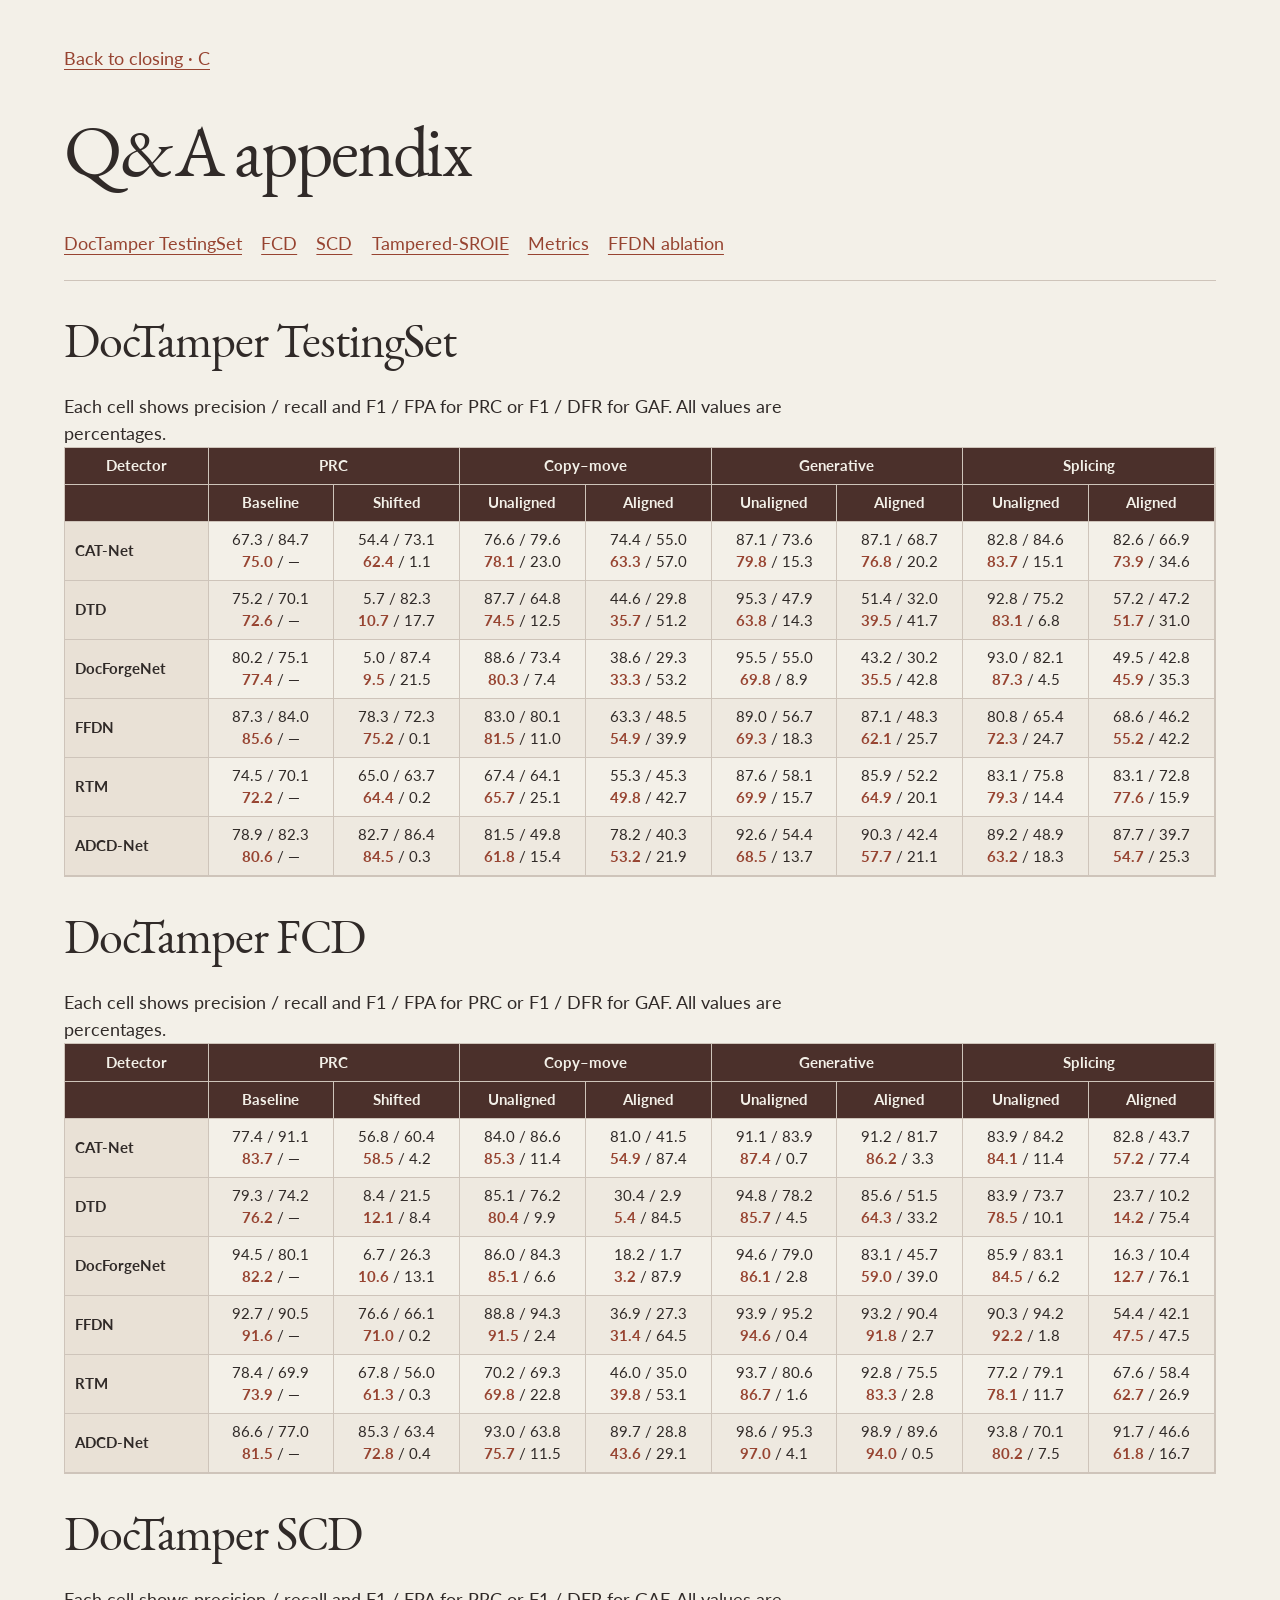
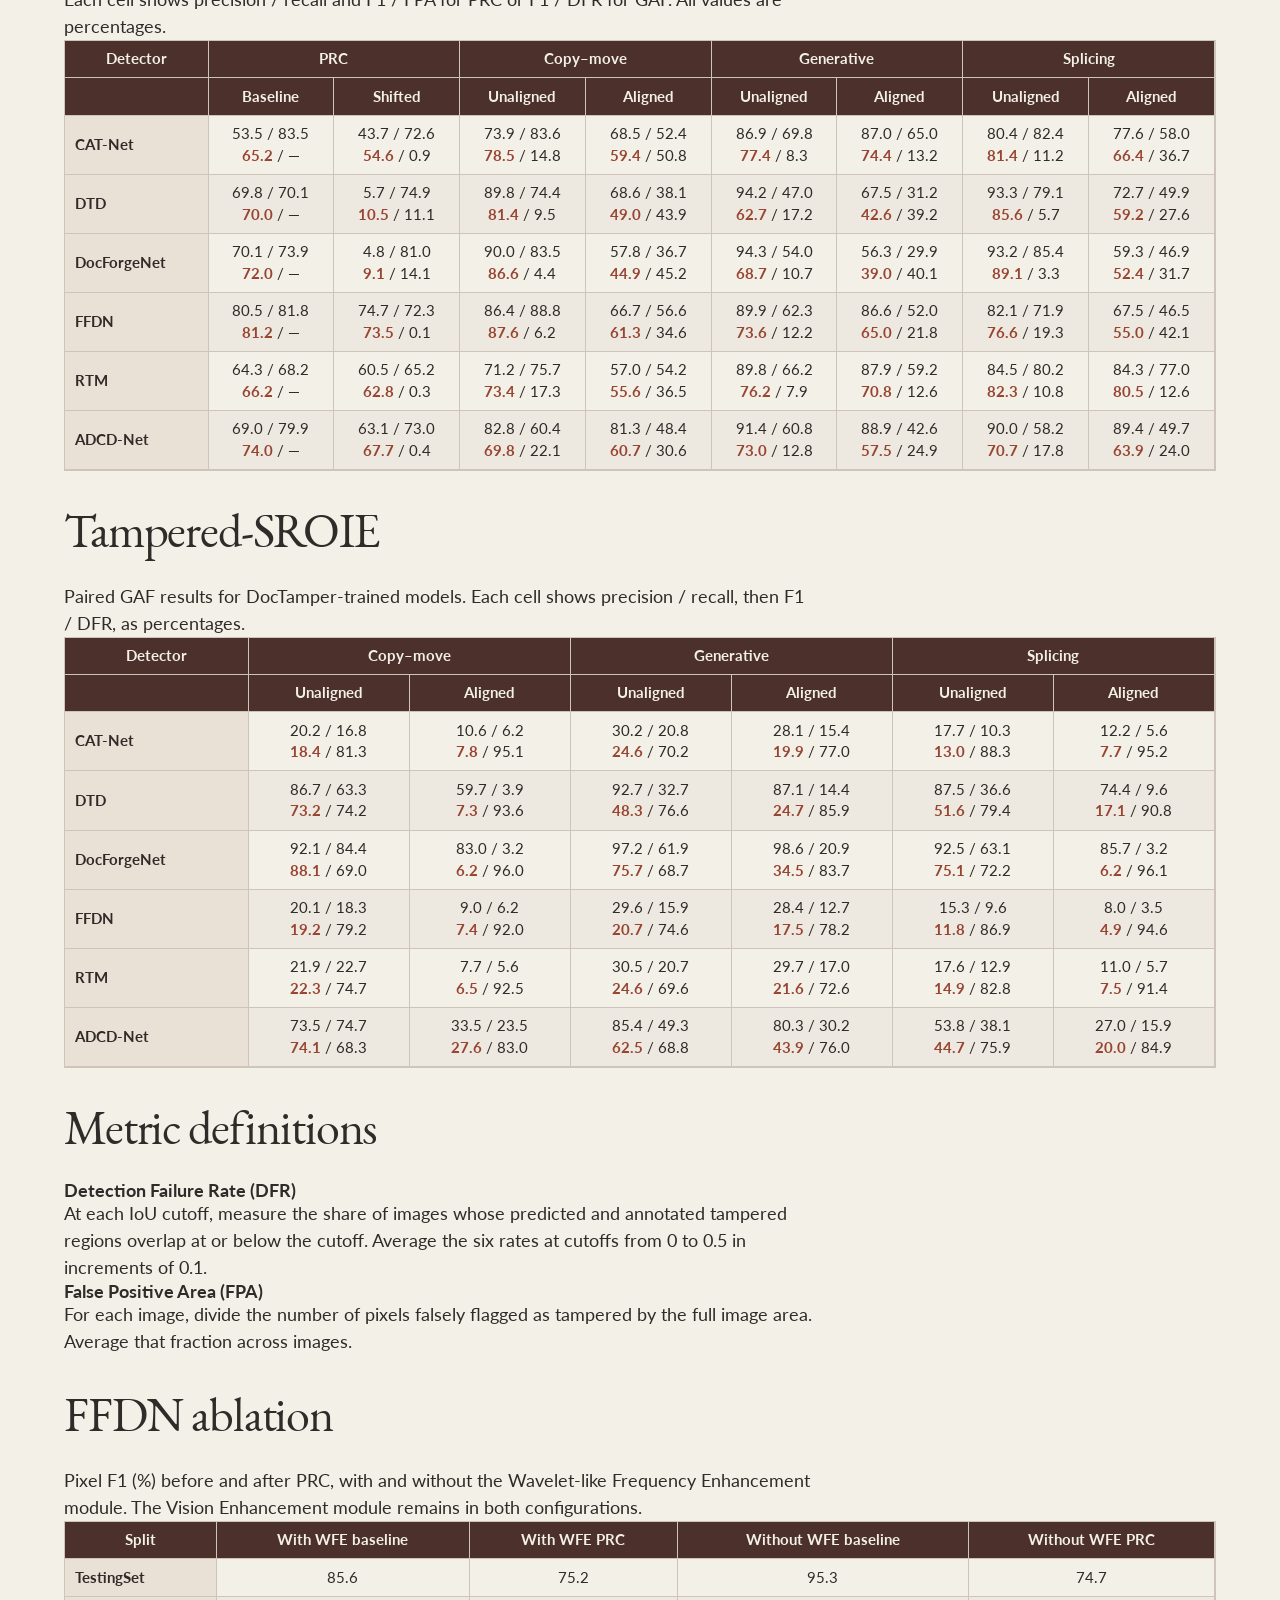
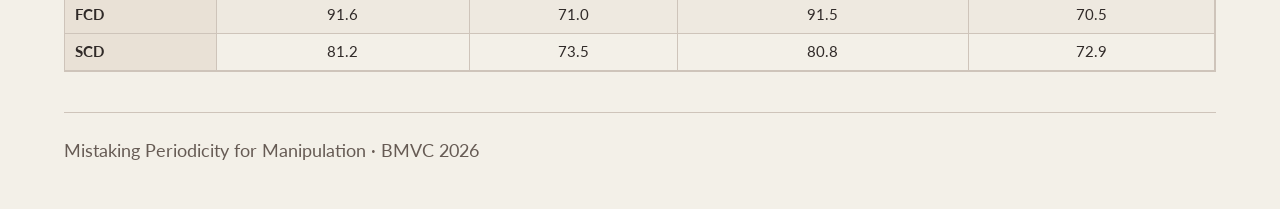
==== commit 50662ffc: "Pair PRC F1 results with a conclusion and a returnable Q&A closing" ====
--- a/appendix.html
+++ b/appendix.html
@@ -11,7 +11,7 @@
 <body class="appendix">
 <main>
   <header>
-    <a href="index.html#/thank-you/0">Back to the talk</a>
+    <a id="appendix-closing" href="index.html#/thank-you/0" aria-keyshortcuts="c">Back to closing · C</a>
     <h1>Q&amp;A appendix</h1>
     <nav aria-label="Appendix sections">
       <a href="#testingset">DocTamper TestingSet</a>
@@ -38,6 +38,6 @@
   <footer>Mistaking Periodicity for Manipulation · BMVC 2026</footer>
 </main>
 <script src="results.js"></script>
-<script src="appendix.js"></script>
+<script src="appendix.js?v=closing-shortcut"></script>
 </body>
 </html>
--- a/stage.css
+++ b/stage.css
@@ -31,6 +31,7 @@
 .reveal .slides{text-align:left}
 .reveal .slides>section{width:1440px;height:810px;padding:0;line-height:1.2}
 .reveal .slides>section:focus{outline:none}
+.discussion-return {position:absolute;right:42px;top:18px;z-index:2;padding:4px 0;border:0;background:transparent;color:var(--accent-ink);font:19px var(--sans);text-decoration:underline;text-underline-offset:.2em}
 .slide-body{height:100%;padding:66px 88px;display:flex;flex-direction:column}
 .slide-folio{position:absolute;bottom:26px;right:42px;color:var(--muted);font:18px var(--sans);font-variant-numeric:tabular-nums}
 .reveal .fragment{transition:opacity .33s ease,transform .4s ease}
@@ -70,7 +71,7 @@
 .receipt img {width:100%;height:100%;object-fit:contain}
 .receipt img.fragment {position:absolute;inset:0}
 .receipt-registration{position:relative;transform-origin:100% 28%;transition:transform .7s cubic-bezier(.22,.75,.2,1)}
-#motivation[data-step="1"] .receipt-registration,.closing .receipt-registration{transform:scale(1.65)}
+#motivation[data-step="1"] .receipt-registration{transform:scale(1.65)}
 .forgery-cases {
   display:grid;
   grid-template-columns:repeat(3,1fr);
@@ -201,19 +202,49 @@
 .prediction-set img {width:100%;aspect-ratio:1;object-fit:cover;outline:1px solid var(--rule)}
 .prediction-key {font-size:22px;color:var(--muted);margin-top:20px}
 .prediction-key span {display:inline-block;width:15px;height:15px;margin-right:8px;background:#b67a78}
+.architecture-layout {display:grid;grid-template-columns:300px 1fr;gap:78px;align-items:center;margin:auto 0}
+.architecture-layout figure img {width:100%;outline:1px solid var(--rule)}
+.detector-flow {display:grid;grid-template-columns:1fr 1fr;gap:0 26px;align-items:stretch}
+.detector-flow h3 {grid-column:1 / -1;margin-bottom:31px;font:44px/1.05 var(--serif)}
+.detector-input {position:relative;padding:19px 15px 23px;border-top:3px solid var(--rule);background:var(--surface);display:flex;flex-direction:column;justify-content:space-between;gap:12px}
+.detector-input span {font-size:23px;color:var(--muted)}
+.detector-input strong {font-size:27px}
+.frequency-input {border-color:var(--accent-ink)}
+.frequency-input strong {color:var(--accent-ink)}
+.detector-input::after {content:"";position:absolute;top:100%;width:calc(50% + 13px);height:24px;border-bottom:2px solid var(--muted)}
+.visual-input::after {left:50%;border-left:2px solid var(--muted)}
+.frequency-input::after {right:50%;border-right:2px solid var(--muted)}
+.fusion-output {position:relative;grid-column:1 / -1;justify-self:center;margin-top:53px;font-size:27px}
+.fusion-output::before {content:"";position:absolute;left:50%;bottom:calc(100% + 5px);height:22px;border-left:2px solid var(--muted)}
+.fusion-output span {padding:0 7px;color:var(--muted)}
+.jpeg-block-layout {display:grid;grid-template-columns:465px minmax(0,560px);gap:94px;align-items:center;margin:auto 0}
+.receipt-detail {display:block;width:465px;overflow:hidden;outline:1px solid var(--rule)}
+.receipt-detail-plane {transform-origin:0 0;transition:transform .7s cubic-bezier(.22,.75,.2,1)}
+.date-window {stroke:var(--accent-ink);transition:opacity .18s ease}
+.receipt-block-overlay {opacity:0;transition:opacity .22s ease}
+.chosen-block {fill:#b95d4320;stroke:var(--accent-ink)}
+#jpeg-blocks[data-step="1"] .receipt-detail-plane {transform:translate(248.5px,247.5px) scale(4.5) translate(-280px,-438px)}
+#jpeg-blocks[data-step="1"] .date-window {opacity:0}
+#jpeg-blocks[data-step="1"] .receipt-block-overlay {opacity:1;transition-delay:.4s}
+.block-copy h3 {font:66px/1.05 var(--serif);color:var(--accent-ink);margin-bottom:12px}
+.block-copy p {font-size:30px;line-height:1.3}
+.block-explanation {margin-top:32px;padding-top:22px;border-top:1px solid var(--rule)}
+.block-explanation h4 {font:bold 26px/1.2 var(--sans);margin:0 0 8px}
+.block-explanation p {color:var(--muted)}
+
 .grid-pair {gap:34px;display:grid;grid-template-columns:repeat(2,1fr);margin:auto 0}
 .grid-pair figure {min-width:0}
 .grid-pair h3 {margin-bottom:16px}
-.grid-demo {--cell:52px;position:relative;overflow:hidden;height:280px;background-color:#e9e4db;isolation:isolate}
-.grid-demo::before,.patch::before,.prc-grid::after {
-  position:absolute;inset:0;content:"";pointer-events:none;
-  background-image:linear-gradient(to right,#74686180 1px,transparent 1px),linear-gradient(to bottom,#74686180 1px,transparent 1px);
+.grid-demo {--cell:80px;--patch-x:var(--cell);--seam-y:var(--cell);--guide-x:calc(2 * var(--cell));--offset-x:0px;--offset-y:0px;position:relative;overflow:hidden;height:304px;background-color:#eae5dc}
+.grid-demo.misaligned {--offset-x:40px;--offset-y:26px}
+.grid-demo,.patch {
+  background-image:linear-gradient(to right,#8b7e717f 1.5px,transparent 1.5px),linear-gradient(to bottom,#8b7e717f 1.5px,transparent 1.5px);
   background-size:var(--cell) var(--cell)
 }
-.patch {position:absolute;top:78px;left:130px;width:280px;height:137px;display:grid;place-items:center;color:#59291d;background:#efdbd0;box-shadow:inset 0 0 0 4px #a45740;font:700 53px 'Courier New',monospace;transition:top .32s ease,left .32s ease,width .32s ease,height .32s ease,background .32s ease}
-.patch::before {background-position:-8px -14px}
-.patch.aligned {top:52px;left:104px;width:312px;height:156px}
-.patch.aligned::before {background-position:0 0}
+.patch {position:absolute;top:var(--seam-y);left:var(--patch-x);width:calc(6 * var(--cell));height:calc(2 * var(--cell));display:grid;place-items:center;color:#442b25;background-color:#f1dbcd;background-position:var(--offset-x) var(--offset-y);box-shadow:inset 0 0 0 2px #8c6f5d;font:700 53px 'Courier New',monospace}
+.outer-guide,.inner-guide {position:absolute;width:7px;background:var(--accent-ink);pointer-events:none}
+.outer-guide {left:calc(var(--guide-x) - 3px);top:16px;height:calc(var(--seam-y) - 16px)}
+.inner-guide {left:calc(var(--guide-x) - var(--patch-x) + var(--offset-x) - 3px);top:0;height:var(--cell)}
 .grid-pair .caption {font-size:24px}
 
 .pair {margin:auto 0;display:grid;grid-template-columns:1fr 1fr;gap:30px}
@@ -225,6 +256,19 @@
 .annotation {align-self:center;font-size:24px;line-height:1.35;padding-left:16px;border-left:2px solid var(--accent-ink)}
 .annotation p+p {margin-top:20px}
 .annotation b {display:block;margin-bottom:5px;color:var(--accent-ink)}
+.prc-evidence-stages {display:grid;align-items:center;flex:1;min-height:0}
+.prc-evidence-stages > div {grid-area:1 / 1}
+#prc-results[data-step="2"] .prc-predictions {visibility:hidden}
+#prc-results[data-step="2"] .prc-predictions .fragment {visibility:hidden}
+.annotated-lead {font:36px var(--serif);margin-bottom:24px}
+.prc-panels {display:grid;grid-template-columns:repeat(3,1fr);gap:24px}
+.prc-panels figcaption {font-size:24px;margin-bottom:12px}
+.prc-panels img {width:100%;outline:1px solid var(--rule)}
+.mask-key {display:flex;gap:30px;align-items:center;color:var(--muted);font-size:22px;margin-top:20px}
+.mask-key i {display:inline-block;width:14px;height:14px;box-shadow:0 0 0 1px #746861;vertical-align:baseline;margin-right:9px}
+.mask-truth {background:red}
+.mask-hit {background:blue}
+.mask-false {background:yellow}
 .chart-wrap {display:grid;grid-template-columns:790px 1fr;gap:66px;margin:auto 0;align-items:center}
 .chart {font-size:24px}
 .chart .legend {position:relative;font-size:20px;color:var(--muted);margin:0 0 26px 151px}
@@ -241,13 +285,42 @@
 .score-values {font-size:20px;white-space:nowrap;font-variant-numeric:tabular-nums}
 .score-values strong {color:var(--accent-ink)}
 .chart-scale {display:flex;justify-content:space-between;margin:8px 170px 0 156px;font-size:17px;color:var(--muted)}
+.failure-detail {padding-top:16px;margin-top:23px;border-top:1px solid var(--rule);font-size:22px}
+.failure-detail strong {display:block;color:var(--accent-ink);font:48px/1.05 var(--serif);margin-top:4px}
 .stat {font:400 102px/.9 var(--serif);letter-spacing:-.035em;color:var(--accent-ink)}
 .stat-label {font-size:28px;line-height:1.2;margin-top:16px}
 .stat-detail {font-size:24px;line-height:1.25;color:var(--muted);margin-top:25px}
-.closing h2 {font-size:77px}
-.closing .email {font-size:23px;color:var(--muted);margin-top:35px}
-.closing .receipt {width:490px}
-.closing .discussion{position:absolute;left:88px;right:88px;bottom:64px;display:flex;gap:18px;align-items:center;flex-wrap:wrap;border-top:1px solid var(--rule);padding-top:17px;font-size:18px}
+.conclusion-label {margin:0 0 11px;color:var(--accent-ink);font-weight:bold;font-size:23px}
+.conclusion h2 {font-size:65px}
+.conclusion-evidence {display:grid;grid-template-columns:1fr 1fr;gap:52px;margin:46px 0 29px}
+.conclusion-evidence h3 {display:flex;align-items:baseline;gap:16px;margin-bottom:13px;font:40px/1.1 var(--serif)}
+.conclusion-evidence h3 span {font:700 21px var(--sans);color:var(--accent-ink)}
+.conclusion-evidence svg {display:block;width:100%;outline:1px solid var(--rule)}
+.conclusion-evidence figcaption {font-size:28px;margin-top:14px}
+.conclusion-implication {padding-top:24px;border-top:1px solid var(--rule);font:35px/1.15 var(--serif)}
+.slide-body.closing {padding:0;display:grid;grid-template-rows:1fr 124px}
+.closing-feature {display:grid;grid-template-columns:52% 48%;min-height:0}
+.closing-message {display:flex;flex-direction:column;justify-content:center;padding:30px 76px 30px 88px;background:#602f2b;color:#fff6e9}
+.closing-message h2 {font-size:118px;line-height:.88;letter-spacing:-.04em}
+.closing-headlines {display:grid}
+.closing-headlines h2 {grid-area:1 / 1}
+#thank-you[data-step="1"] .closing-prompt {visibility:hidden}
+.closing-message .accent {color:#f1b49d}
+.closing-line {max-width:560px;margin:32px 0 0;font-size:32px;line-height:1.25}
+.closing-contact {border-top:1px solid #aa7770;margin-top:36px;padding-top:23px}
+.closing-contact h3 {font:40px/1.05 var(--serif)}
+.closing-contact p {font-size:21px;margin-top:9px}
+.closing-contact a {text-underline-offset:.18em}
+.closing-document {display:grid;align-content:center;justify-content:center}
+.closing .receipt {width:478px}
+.closing .receipt-registration {transform-origin:100% 20%;transform:scale(1.4)}
+#thank-you[data-step="1"] .receipt-registration {transform:scale(2.6)}
+.closing-document .caption {font-size:22px}
+.discussion {display:flex;align-items:flex-start;flex-direction:column;justify-content:center;gap:14px;border-top:1px solid var(--rule);padding:0 110px 0 88px;font-size:20px}
+.discussion-tools,.discussion-links {display:flex;gap:25px;align-items:baseline}
+.discussion-tools strong {font-size:22px}
+.discussion-tools span {font-size:18px;color:var(--muted)}
+.discussion-tools kbd {border:1px solid var(--rule);border-radius:3px;padding:1px 6px;font:bold 16px var(--sans)}
 .discussion a{color:var(--accent-ink);text-underline-offset:.2em}
 .discussion a:is(:hover,:focus-visible){color:var(--ink)}
 
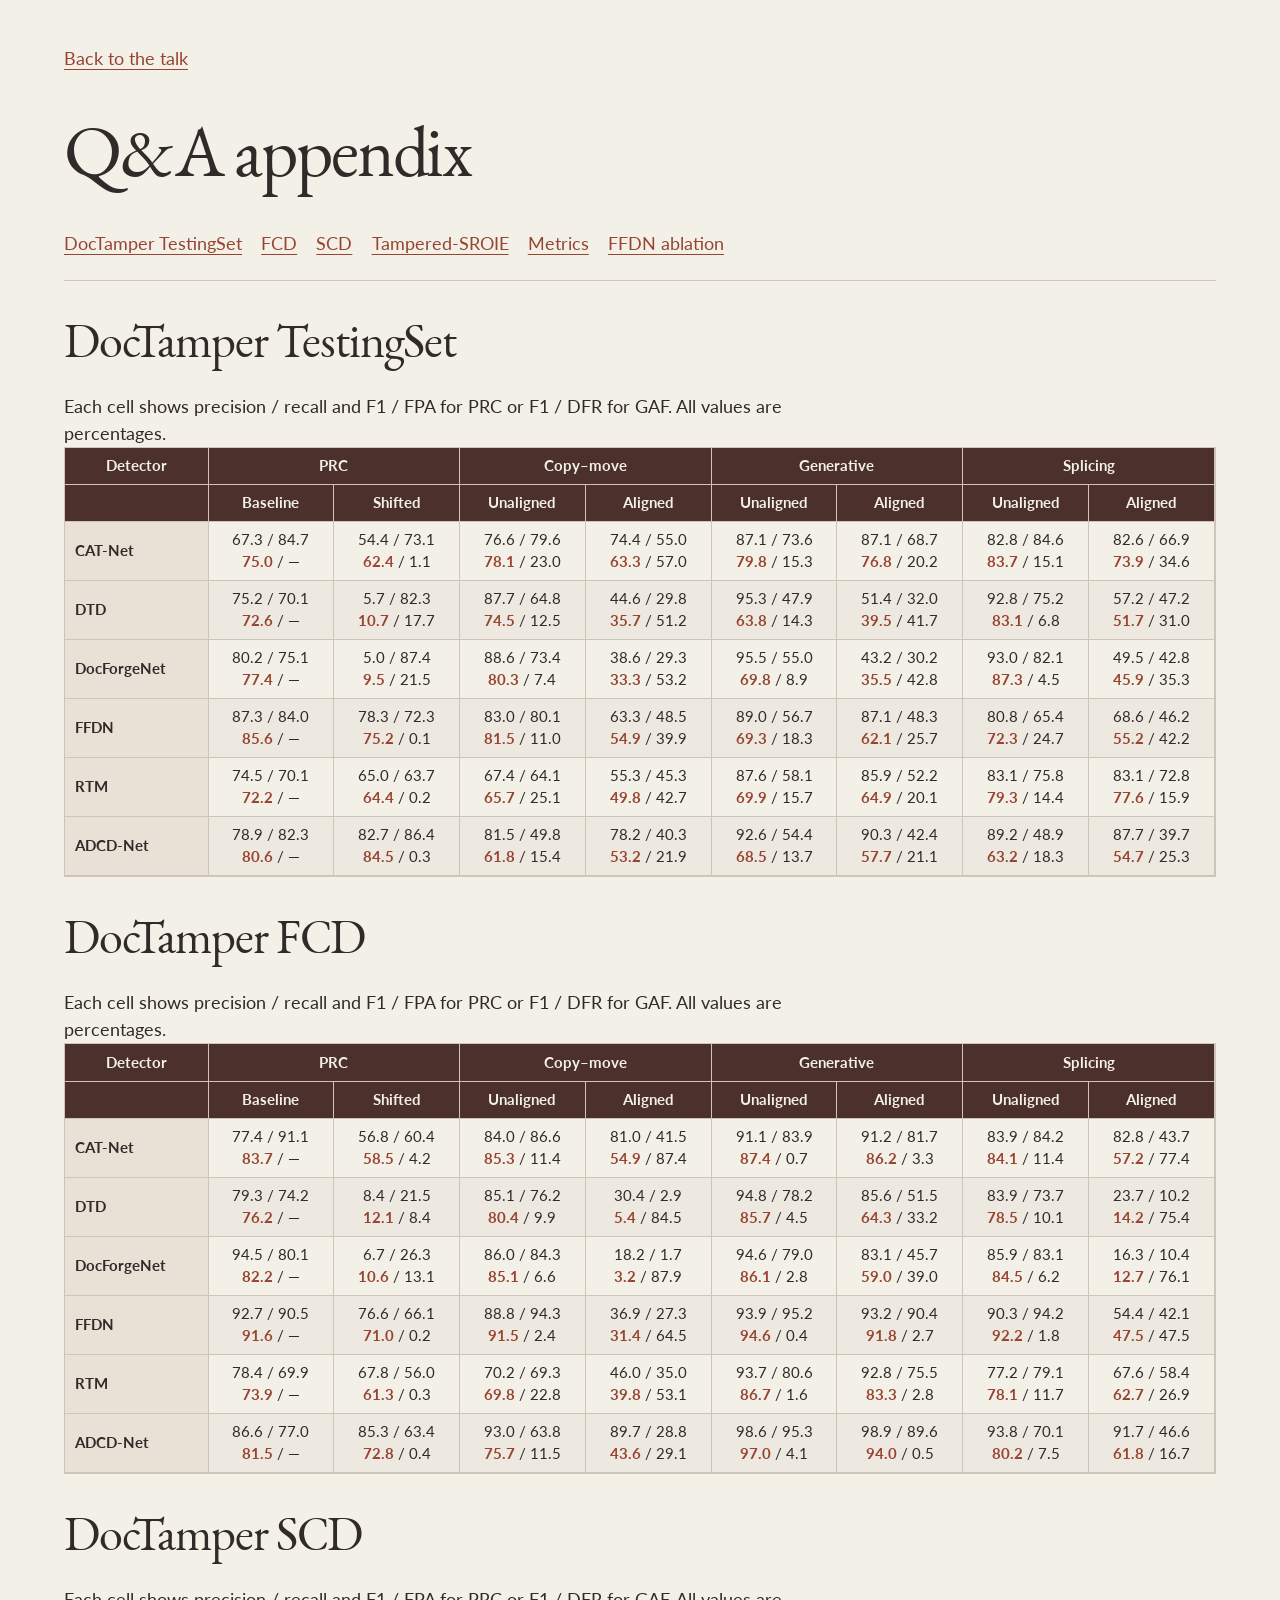
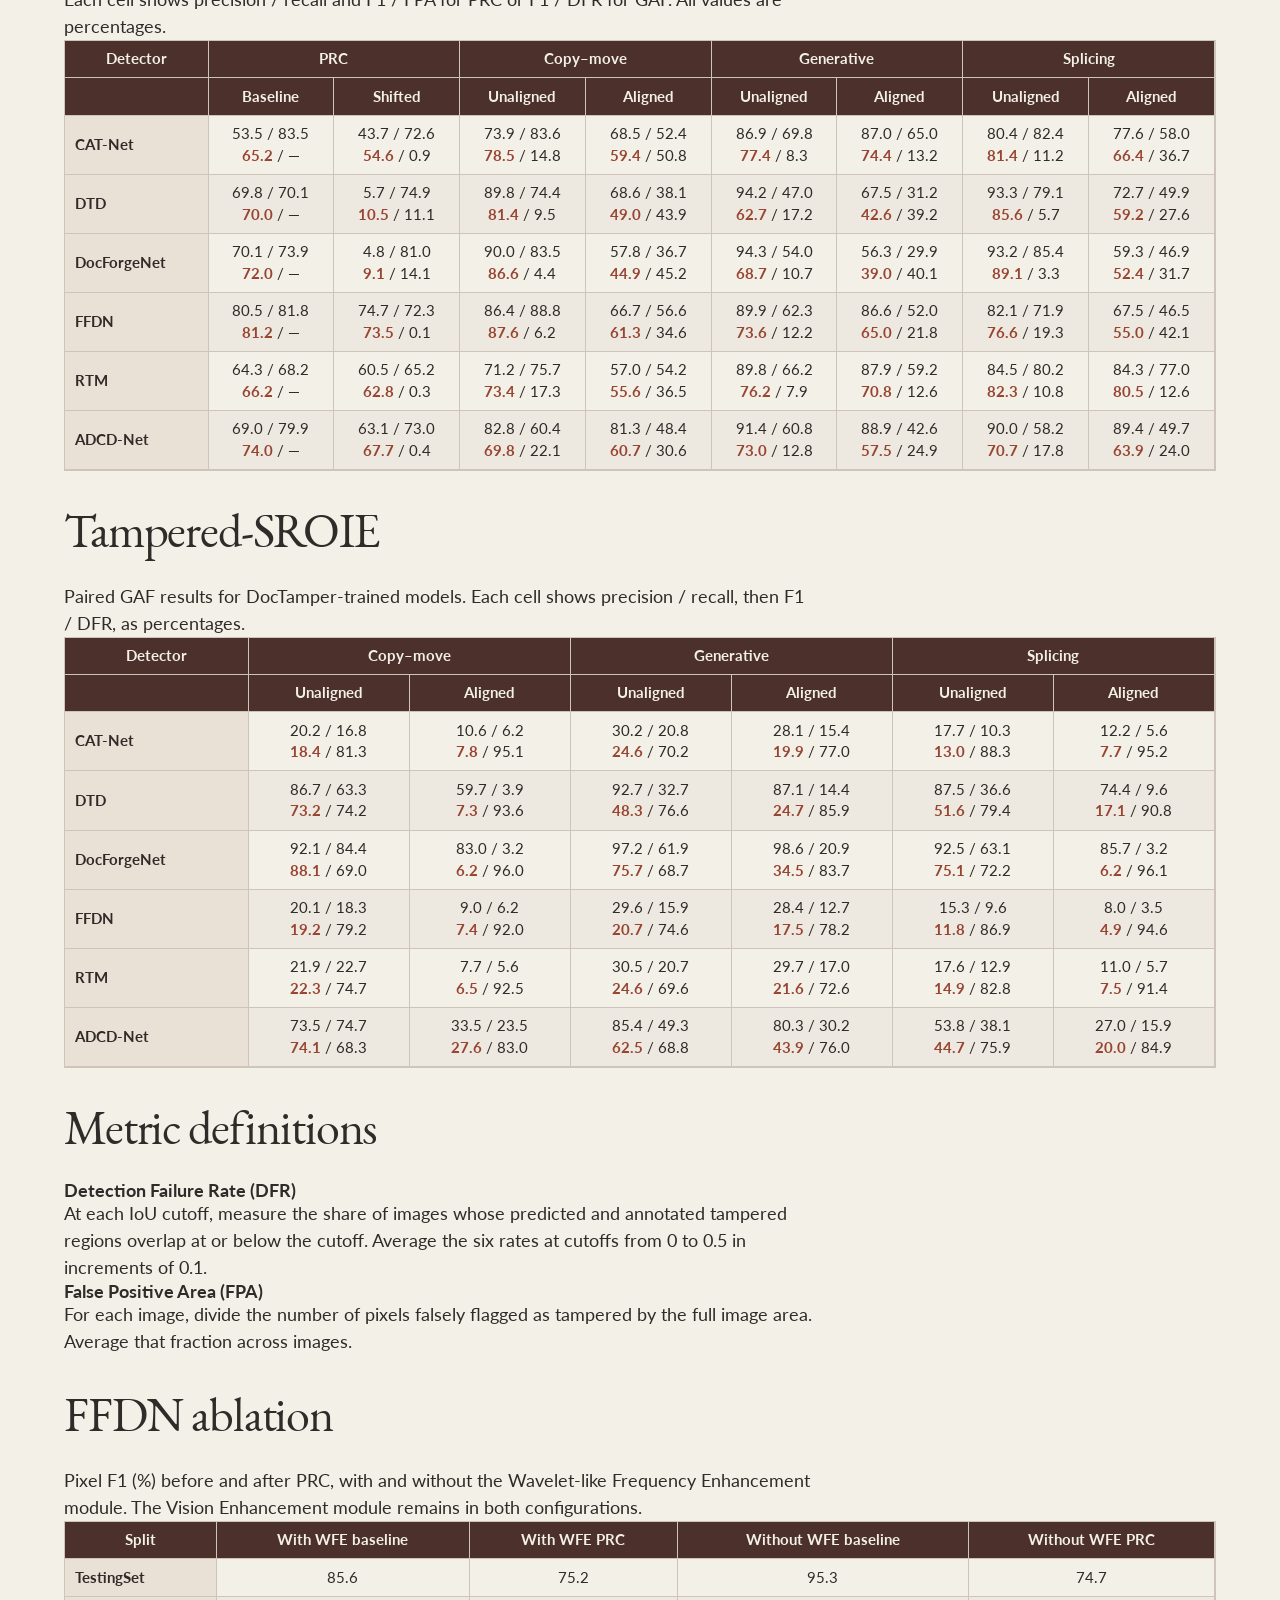
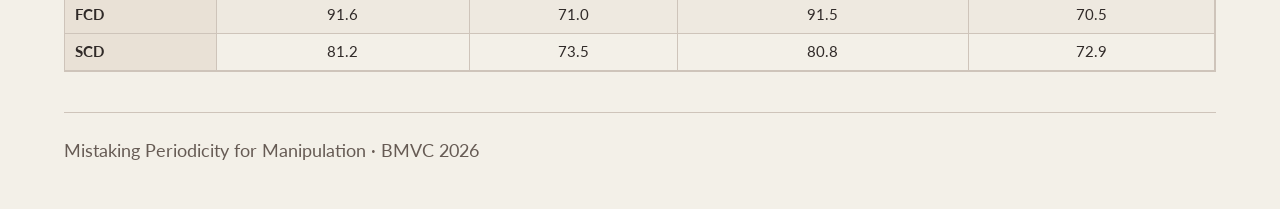
==== commit 79cc1baa: "Keep Q&A navigation and key reminders off the projected slides" ====
--- a/appendix.html
+++ b/appendix.html
@@ -11,7 +11,7 @@
 <body class="appendix">
 <main>
   <header>
-    <a id="appendix-closing" href="index.html#/thank-you/0" aria-keyshortcuts="c">Back to closing · C</a>
+    <a id="appendix-closing" href="index.html#/thank-you" aria-keyshortcuts="c">Back to the talk</a>
     <h1>Q&amp;A appendix</h1>
     <nav aria-label="Appendix sections">
       <a href="#testingset">DocTamper TestingSet</a>
--- a/stage.css
+++ b/stage.css
@@ -31,7 +31,6 @@
 .reveal .slides{text-align:left}
 .reveal .slides>section{width:1440px;height:810px;padding:0;line-height:1.2}
 .reveal .slides>section:focus{outline:none}
-.discussion-return {position:absolute;right:42px;top:18px;z-index:2;padding:4px 0;border:0;background:transparent;color:var(--accent-ink);font:19px var(--sans);text-decoration:underline;text-underline-offset:.2em}
 .slide-body{height:100%;padding:66px 88px;display:flex;flex-direction:column}
 .slide-folio{position:absolute;bottom:26px;right:42px;color:var(--muted);font:18px var(--sans);font-variant-numeric:tabular-nums}
 .reveal .fragment{transition:opacity .33s ease,transform .4s ease}
@@ -197,11 +196,17 @@
 .scope-path div {border-bottom:1px solid var(--rule);padding-bottom:22px;display:grid;grid-template-columns:170px 1fr;gap:20px;align-items:baseline}
 .scope-path dt {font-size:30px;font-weight:700}
 .scope-path dd {font-size:28px;line-height:1.26;color:var(--muted);margin:0}
-.prediction-set {margin:auto 0;display:grid;grid-template-columns:repeat(4,1fr);gap:22px}
-.prediction-set figcaption {margin:0 0 10px;font-size:23px}
-.prediction-set img {width:100%;aspect-ratio:1;object-fit:cover;outline:1px solid var(--rule)}
-.prediction-key {font-size:22px;color:var(--muted);margin-top:20px}
-.prediction-key span {display:inline-block;width:15px;height:15px;margin-right:8px;background:#b67a78}
+.detector-evidence {margin:auto 0;display:grid;grid-template-columns:340px 1fr;gap:70px;align-items:center}
+.date-locator {position:relative;outline:1px solid var(--rule)}
+.date-locator img {display:block;width:100%}
+.date-locator::after {content:"";position:absolute;left:16.7%;top:81.4%;width:78.47%;height:15.15%;border:2px solid var(--accent-ink);box-sizing:border-box;pointer-events:none}
+.prediction-details {display:grid;gap:17px}
+.prediction-details figure {display:grid;grid-template-columns:180px 1fr;gap:15px;align-items:center}
+.prediction-details figcaption {font-size:26px}
+.prediction-details svg {display:block;width:100%;outline:1px solid var(--rule)}
+.prediction-key {display:flex;gap:10px;align-items:center;font-size:22px;color:var(--muted);margin-top:12px}
+.prediction-key > [aria-hidden] {display:inline-block;width:16px;height:16px;background:#b66751}
+.prediction-omission {padding-left:22px;margin-left:12px;border-left:1px solid var(--rule)}
 .architecture-layout {display:grid;grid-template-columns:300px 1fr;gap:78px;align-items:center;margin:auto 0}
 .architecture-layout figure img {width:100%;outline:1px solid var(--rule)}
 .detector-flow {display:grid;grid-template-columns:1fr 1fr;gap:0 26px;align-items:stretch}
@@ -225,7 +230,7 @@
 .chosen-block {fill:#b95d4320;stroke:var(--accent-ink)}
 #jpeg-blocks[data-step="1"] .receipt-detail-plane {transform:translate(248.5px,247.5px) scale(4.5) translate(-280px,-438px)}
 #jpeg-blocks[data-step="1"] .date-window {opacity:0}
-#jpeg-blocks[data-step="1"] .receipt-block-overlay {opacity:1;transition-delay:.4s}
+#jpeg-blocks[data-step="1"] .receipt-block-overlay {opacity:1}
 .block-copy h3 {font:66px/1.05 var(--serif);color:var(--accent-ink);margin-bottom:12px}
 .block-copy p {font-size:30px;line-height:1.3}
 .block-explanation {margin-top:32px;padding-top:22px;border-top:1px solid var(--rule)}
@@ -298,31 +303,12 @@
 .conclusion-evidence svg {display:block;width:100%;outline:1px solid var(--rule)}
 .conclusion-evidence figcaption {font-size:28px;margin-top:14px}
 .conclusion-implication {padding-top:24px;border-top:1px solid var(--rule);font:35px/1.15 var(--serif)}
-.slide-body.closing {padding:0;display:grid;grid-template-rows:1fr 124px}
-.closing-feature {display:grid;grid-template-columns:52% 48%;min-height:0}
-.closing-message {display:flex;flex-direction:column;justify-content:center;padding:30px 76px 30px 88px;background:#602f2b;color:#fff6e9}
-.closing-message h2 {font-size:118px;line-height:.88;letter-spacing:-.04em}
-.closing-headlines {display:grid}
-.closing-headlines h2 {grid-area:1 / 1}
-#thank-you[data-step="1"] .closing-prompt {visibility:hidden}
-.closing-message .accent {color:#f1b49d}
-.closing-line {max-width:560px;margin:32px 0 0;font-size:32px;line-height:1.25}
-.closing-contact {border-top:1px solid #aa7770;margin-top:36px;padding-top:23px}
-.closing-contact h3 {font:40px/1.05 var(--serif)}
-.closing-contact p {font-size:21px;margin-top:9px}
+.closing-feature {display:flex;align-items:center;flex:1}
+.closing-feature h2 {font-size:108px;line-height:.98}
+.closing-line {max-width:720px;margin:26px 0 0;font:38px/1.22 var(--serif)}
+.closing-contact {margin-top:28px;color:var(--muted);font-size:22px;line-height:1.35}
+.closing-contact strong {color:var(--ink)}
 .closing-contact a {text-underline-offset:.18em}
-.closing-document {display:grid;align-content:center;justify-content:center}
-.closing .receipt {width:478px}
-.closing .receipt-registration {transform-origin:100% 20%;transform:scale(1.4)}
-#thank-you[data-step="1"] .receipt-registration {transform:scale(2.6)}
-.closing-document .caption {font-size:22px}
-.discussion {display:flex;align-items:flex-start;flex-direction:column;justify-content:center;gap:14px;border-top:1px solid var(--rule);padding:0 110px 0 88px;font-size:20px}
-.discussion-tools,.discussion-links {display:flex;gap:25px;align-items:baseline}
-.discussion-tools strong {font-size:22px}
-.discussion-tools span {font-size:18px;color:var(--muted)}
-.discussion-tools kbd {border:1px solid var(--rule);border-radius:3px;padding:1px 6px;font:bold 16px var(--sans)}
-.discussion a{color:var(--accent-ink);text-underline-offset:.2em}
-.discussion a:is(:hover,:focus-visible){color:var(--ink)}
 
 html.presenter-receiver .reveal *,
 html.presenter-receiver .reveal *::before,
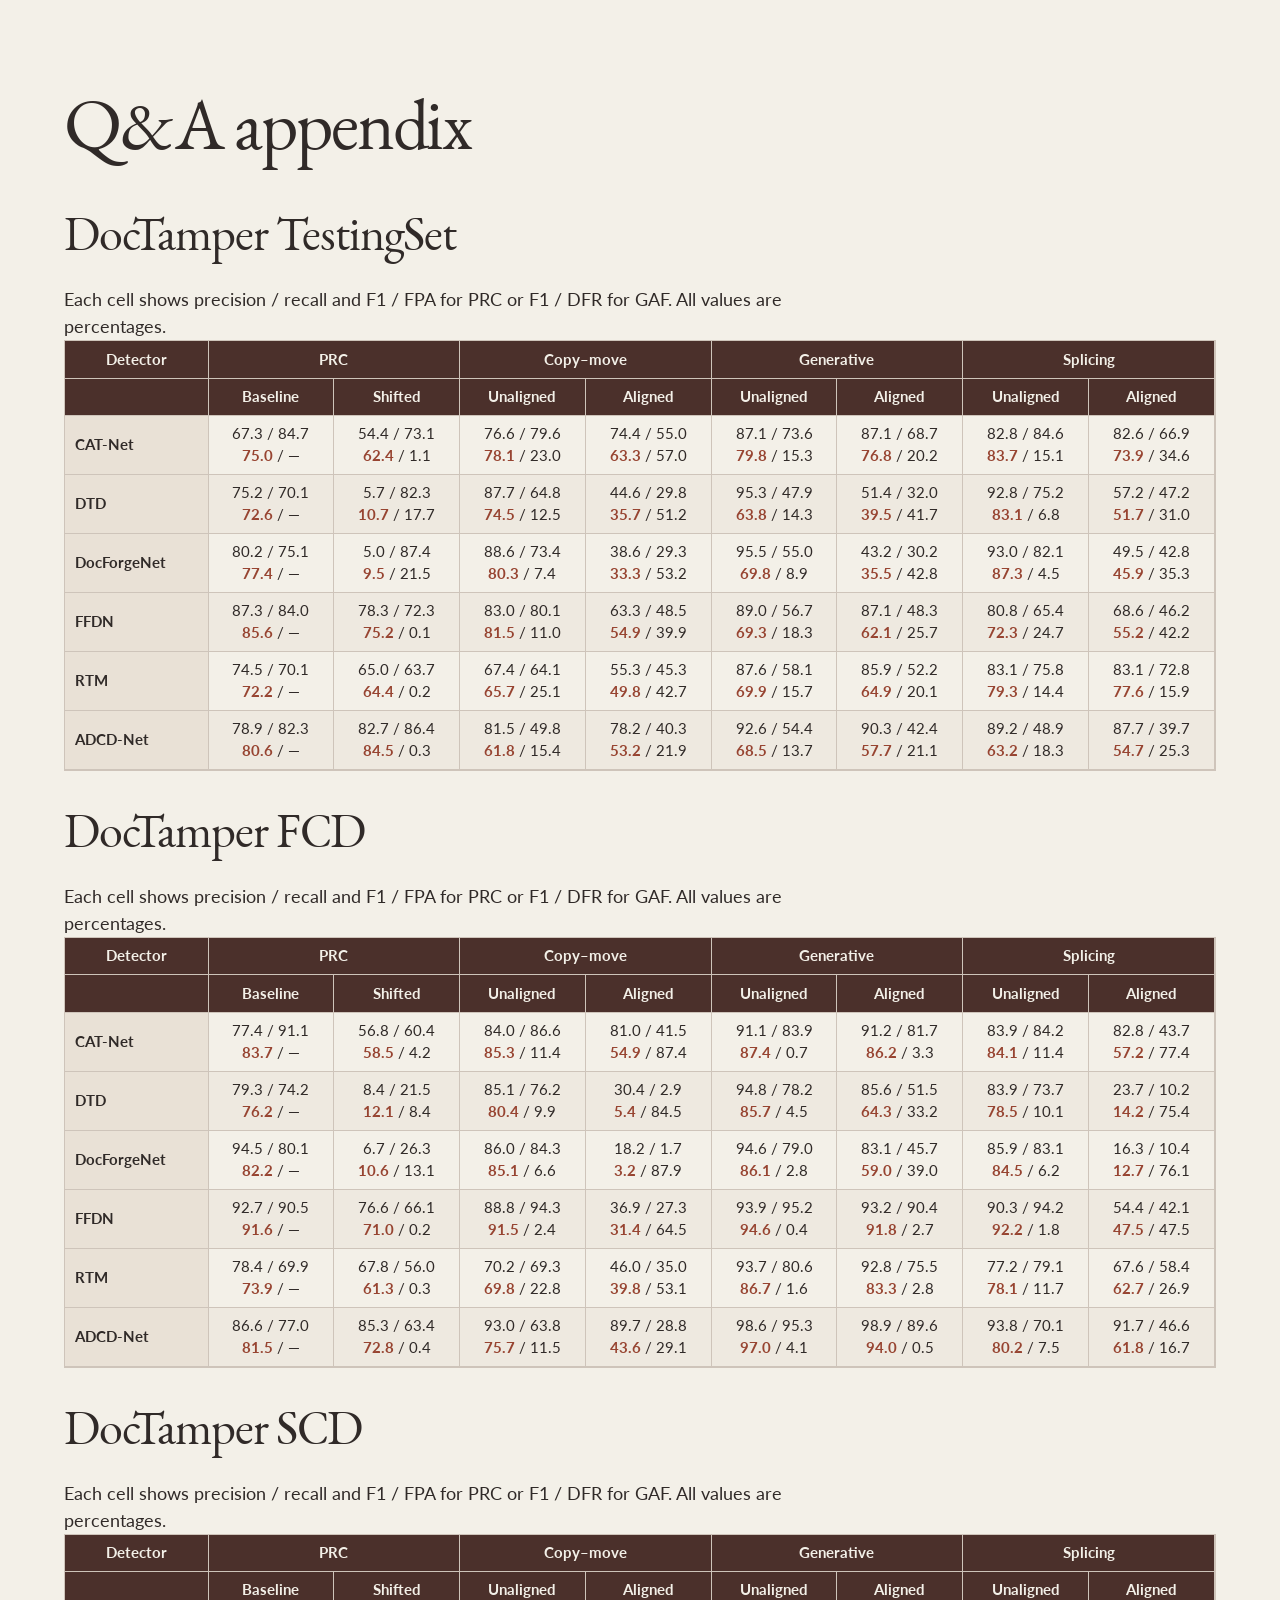
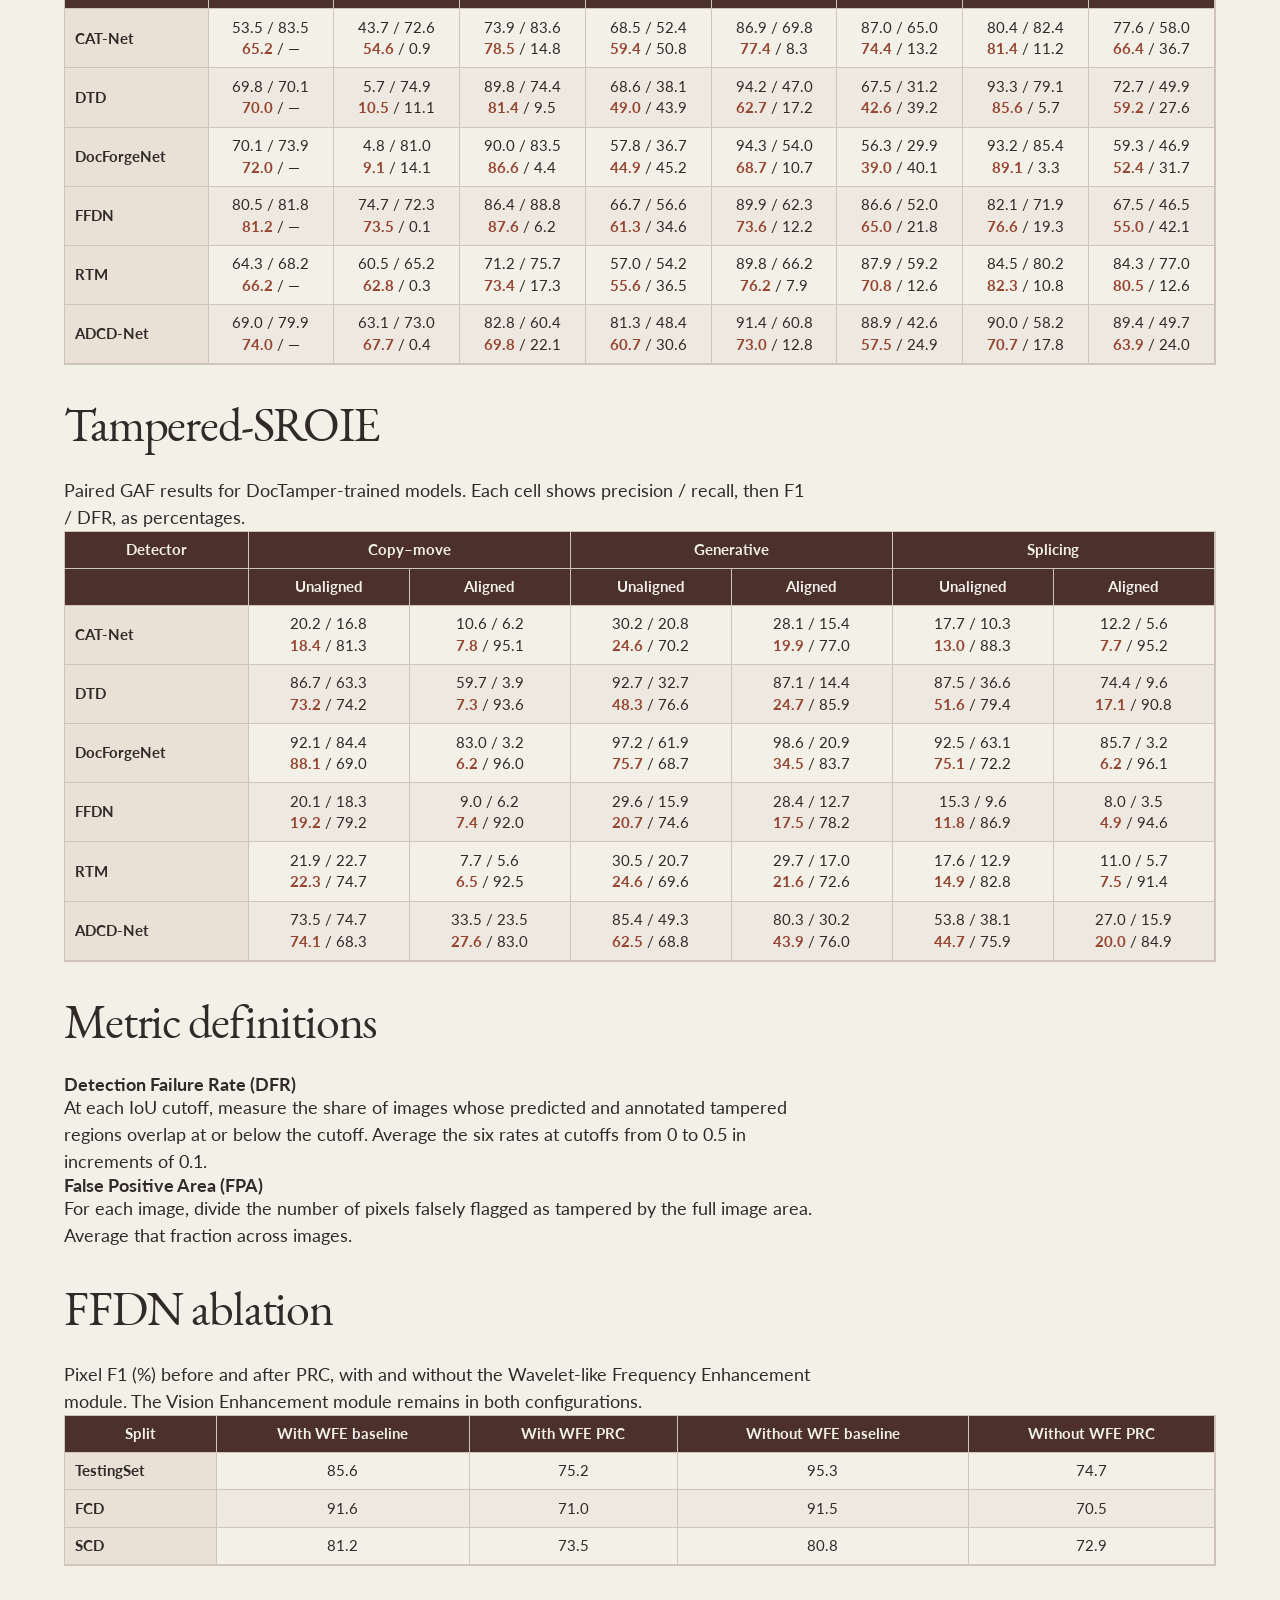
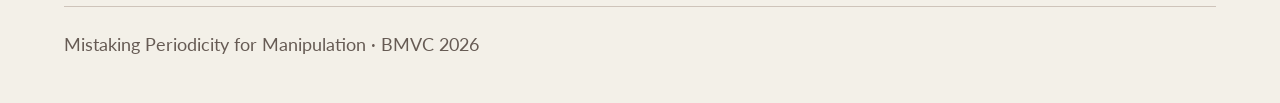
==== commit c49ca89b: "Remove Q&A links throughout the deck and presenter tools" ====
--- a/appendix.html
+++ b/appendix.html
@@ -6,21 +6,12 @@
   <title>Q&amp;A appendix · BMVC 2026</title>
   <link rel="icon" href="data:,">
   <link rel="stylesheet" href="stage.css?v=forensic-red">
-  <link rel="stylesheet" href="appendix.css?v=forensic-red">
+  <link rel="stylesheet" href="appendix.css?v=notes-navigation">
 </head>
 <body class="appendix">
 <main>
   <header>
-    <a id="appendix-closing" href="index.html#/thank-you" aria-keyshortcuts="c">Back to the talk</a>
     <h1>Q&amp;A appendix</h1>
-    <nav aria-label="Appendix sections">
-      <a href="#testingset">DocTamper TestingSet</a>
-      <a href="#fcd">FCD</a>
-      <a href="#scd">SCD</a>
-      <a href="#receipts">Tampered-SROIE</a>
-      <a href="#metrics">Metrics</a>
-      <a href="#wfe">FFDN ablation</a>
-    </nav>
   </header>
   <div id="results-tables"></div>
   <section id="metrics">
@@ -38,6 +29,6 @@
   <footer>Mistaking Periodicity for Manipulation · BMVC 2026</footer>
 </main>
 <script src="results.js"></script>
-<script src="appendix.js?v=closing-shortcut"></script>
+<script src="appendix.js?v=notes-navigation"></script>
 </body>
 </html>
--- a/appendix.css
+++ b/appendix.css
@@ -5,7 +5,6 @@
 .appendix h3{font-size:1.15rem}
 .appendix p{max-width:75ch}
 .appendix a{color:var(--accent-ink);text-underline-offset:.2em}
-.appendix nav{display:flex;gap:1.2rem;flex-wrap:wrap;padding-bottom:1.4rem;border-bottom:1px solid var(--rule)}
 .appendix section{margin:2.5rem 0}
 .table-wrap{overflow:auto;border:1px solid var(--rule)}
 .appendix table{border-collapse:collapse;width:100%;font-variant-numeric:tabular-nums;font-size:.91rem}
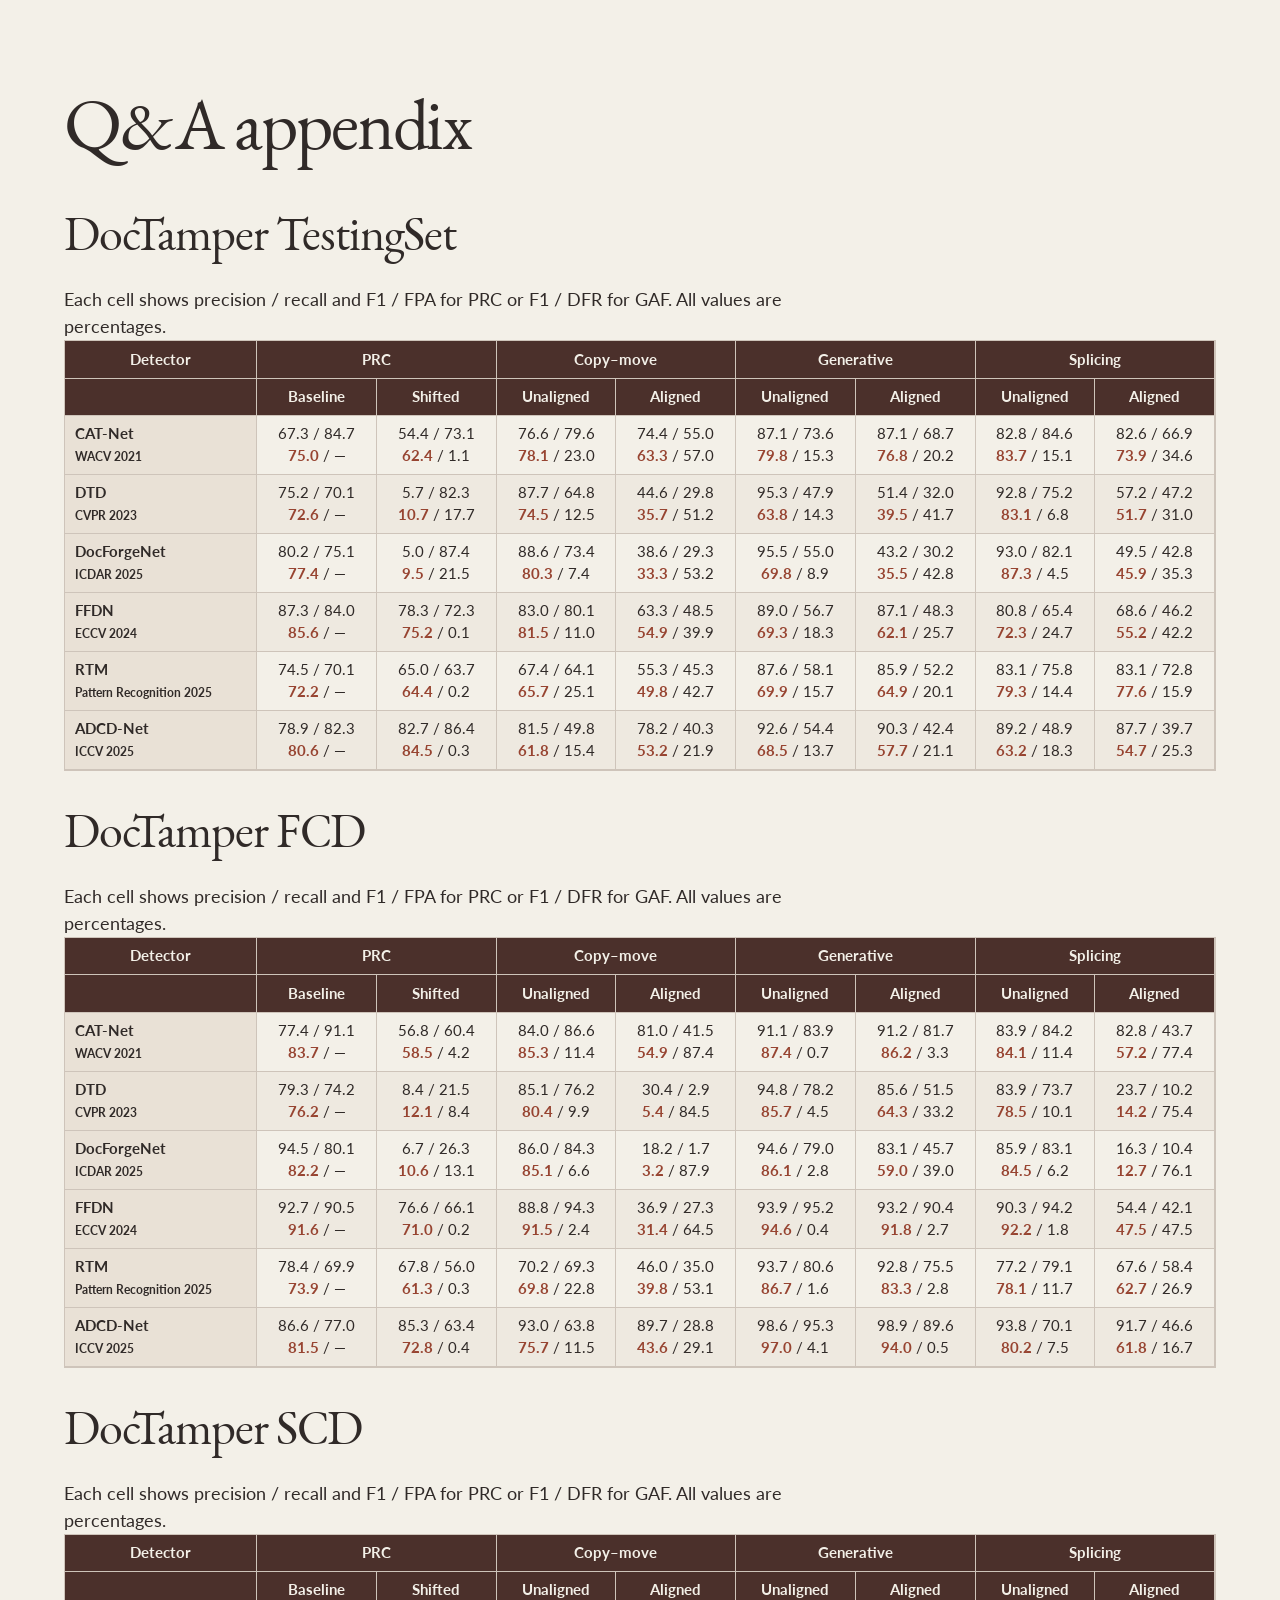
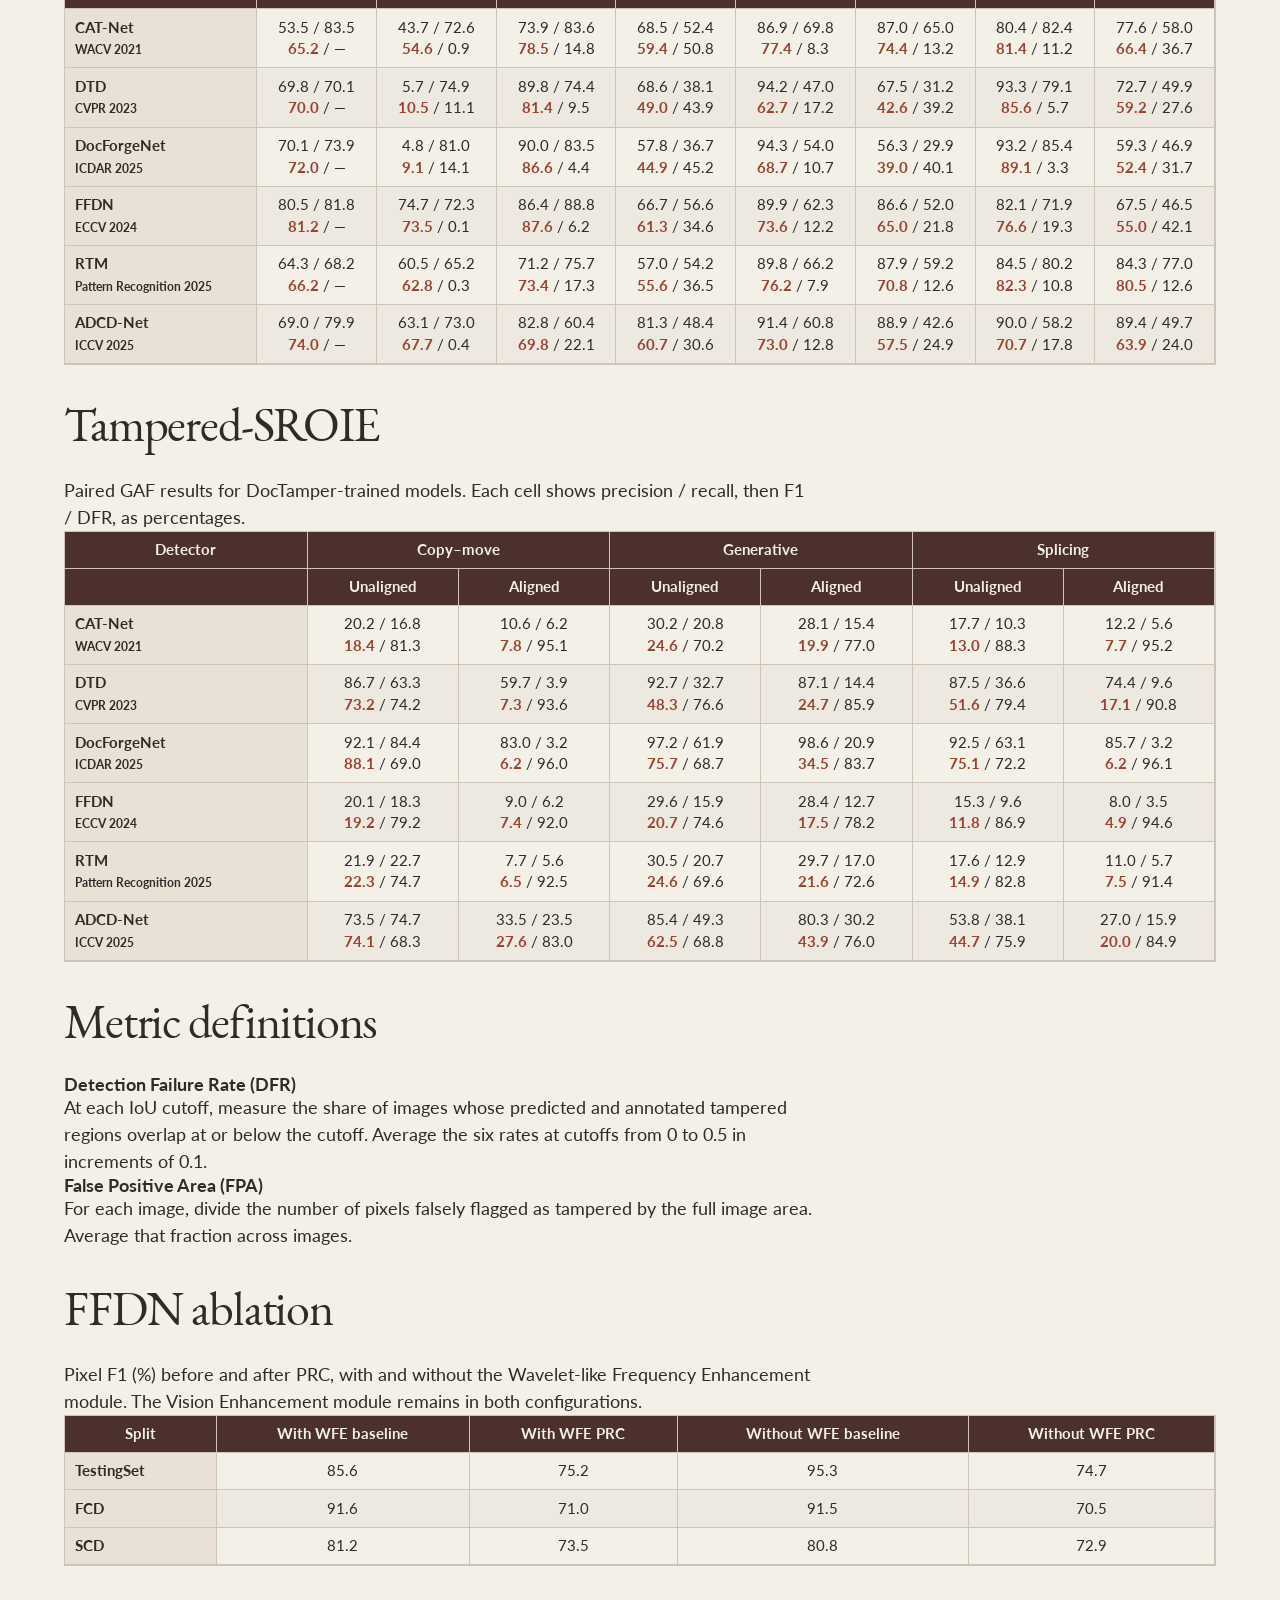
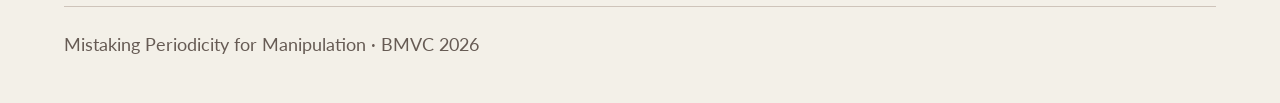
==== commit 645957d5: "Credit the publication venue for each evaluated detector" ====
--- a/appendix.html
+++ b/appendix.html
@@ -28,7 +28,7 @@
   </section>
   <footer>Mistaking Periodicity for Manipulation · BMVC 2026</footer>
 </main>
-<script src="results.js"></script>
-<script src="appendix.js?v=notes-navigation"></script>
+<script src="results.js?v=e0ab8cef"></script>
+<script src="appendix.js?v=6fb1233f"></script>
 </body>
 </html>
--- a/stage.css
+++ b/stage.css
@@ -57,12 +57,13 @@
 .subtitle {font-size:35px;margin-top:22px;color:var(--muted)}
 .authors {margin-top:30px;line-height:1.3;font-size:22px}
 .authors small {color:var(--muted);font-size:16px}
-.affiliations {display:flex;align-items:center;gap:24px;margin-top:30px;width:max-content}
-.affiliations img {height:37px;width:auto}
-.affiliations img:nth-child(1) {height:30px}
-.affiliations img[alt=DeepReader] {height:31px}
-.affiliations img[alt=NUST] {height:38px}
-.affiliations .divider {height:36px;border-left:1px solid var(--rule)}
+.affiliations {display:grid;grid-auto-flow:column;grid-auto-columns:112px;gap:12px;align-items:center;justify-items:center;margin-top:24px;width:max-content}
+.affiliations img {width:auto;max-width:none}
+/* Optical sizes account for the weight of the wordmarks and transparent margins in the artwork. */
+.affiliations img[alt=RPTU] {height:22px}
+.affiliations img[alt=DFKI] {height:60px}
+.affiliations img[alt=DeepReader] {height:52px}
+.affiliations img[alt=NUST] {height:76px}
 .hook {display:grid;grid-template-columns:1fr 520px;gap:64px;align-items:center}
 .hook h2 {font-size:88px;max-width:685px;text-wrap:initial}
 .hook .deck-sub {max-width:540px;font-size:31px}
@@ -275,13 +276,14 @@
 .mask-hit {background:blue}
 .mask-false {background:yellow}
 .chart-wrap {display:grid;grid-template-columns:790px 1fr;gap:66px;margin:auto 0;align-items:center}
-.chart {font-size:24px}
-.chart .legend {position:relative;font-size:20px;color:var(--muted);margin:0 0 26px 151px}
+.chart {--model-width:205px;--column-gap:13px;font-size:24px}
+.chart .legend {position:relative;font-size:20px;color:var(--muted);margin:0 0 18px calc(var(--model-width) + var(--column-gap))}
 .legend strong {color:var(--accent-ink);margin-left:16px}
 .baseline-marker,.treatment-marker {display:inline-block;width:12px;height:12px;border:2px solid var(--muted);border-radius:50%;margin-right:3px}
 .treatment-marker {background:var(--accent-ink);border-color:var(--accent-ink);border-radius:1px}
-.score-row {display:grid;grid-template-columns:143px 1fr;gap:13px;align-items:center;margin-bottom:17px}
+.score-row {display:grid;grid-template-columns:var(--model-width) 1fr;gap:var(--column-gap);align-items:center;margin-bottom:14px}
 .score-model {font-weight:700}
+.score-venue {display:block;font-size:18px;line-height:1.2;color:var(--muted);font-weight:400}
 .score-cell {display:grid;grid-template-columns:1fr 149px;gap:21px;align-items:center}
 .score-track {height:14px;position:relative;background:linear-gradient(var(--rule),var(--rule)) center/100% 1px no-repeat}
 .score-point {display:block;position:absolute;top:50%;transform:translate(-50%,-50%);width:15px;height:15px;border:2px solid var(--muted);border-radius:50%;background:var(--paper)}
@@ -289,7 +291,7 @@
 .score-distance {height:3px;top:50%;transform:translateY(-50%);position:absolute;background:#a59489}
 .score-values {font-size:20px;white-space:nowrap;font-variant-numeric:tabular-nums}
 .score-values strong {color:var(--accent-ink)}
-.chart-scale {display:flex;justify-content:space-between;margin:8px 170px 0 156px;font-size:17px;color:var(--muted)}
+.chart-scale {display:flex;justify-content:space-between;margin:8px 170px 0 calc(var(--model-width) + var(--column-gap));font-size:17px;color:var(--muted)}
 .failure-detail {padding-top:16px;margin-top:23px;border-top:1px solid var(--rule);font-size:22px}
 .failure-detail strong {display:block;color:var(--accent-ink);font:48px/1.05 var(--serif);margin-top:4px}
 .stat {font:400 102px/.9 var(--serif);letter-spacing:-.035em;color:var(--accent-ink)}
@@ -303,9 +305,9 @@
 .conclusion-evidence svg {display:block;width:100%;outline:1px solid var(--rule)}
 .conclusion-evidence figcaption {font-size:28px;margin-top:14px}
 .conclusion-implication {padding-top:24px;border-top:1px solid var(--rule);font:35px/1.15 var(--serif)}
-.closing-feature {display:flex;align-items:center;flex:1}
+.closing-feature {display:grid;place-items:center;flex:1;text-align:center}
 .closing-feature h2 {font-size:108px;line-height:.98}
-.closing-line {max-width:720px;margin:26px 0 0;font:38px/1.22 var(--serif)}
+#thank-you .slide-folio {display:none}
 .closing-contact {margin-top:28px;color:var(--muted);font-size:22px;line-height:1.35}
 .closing-contact strong {color:var(--ink)}
 .closing-contact a {text-underline-offset:.18em}
